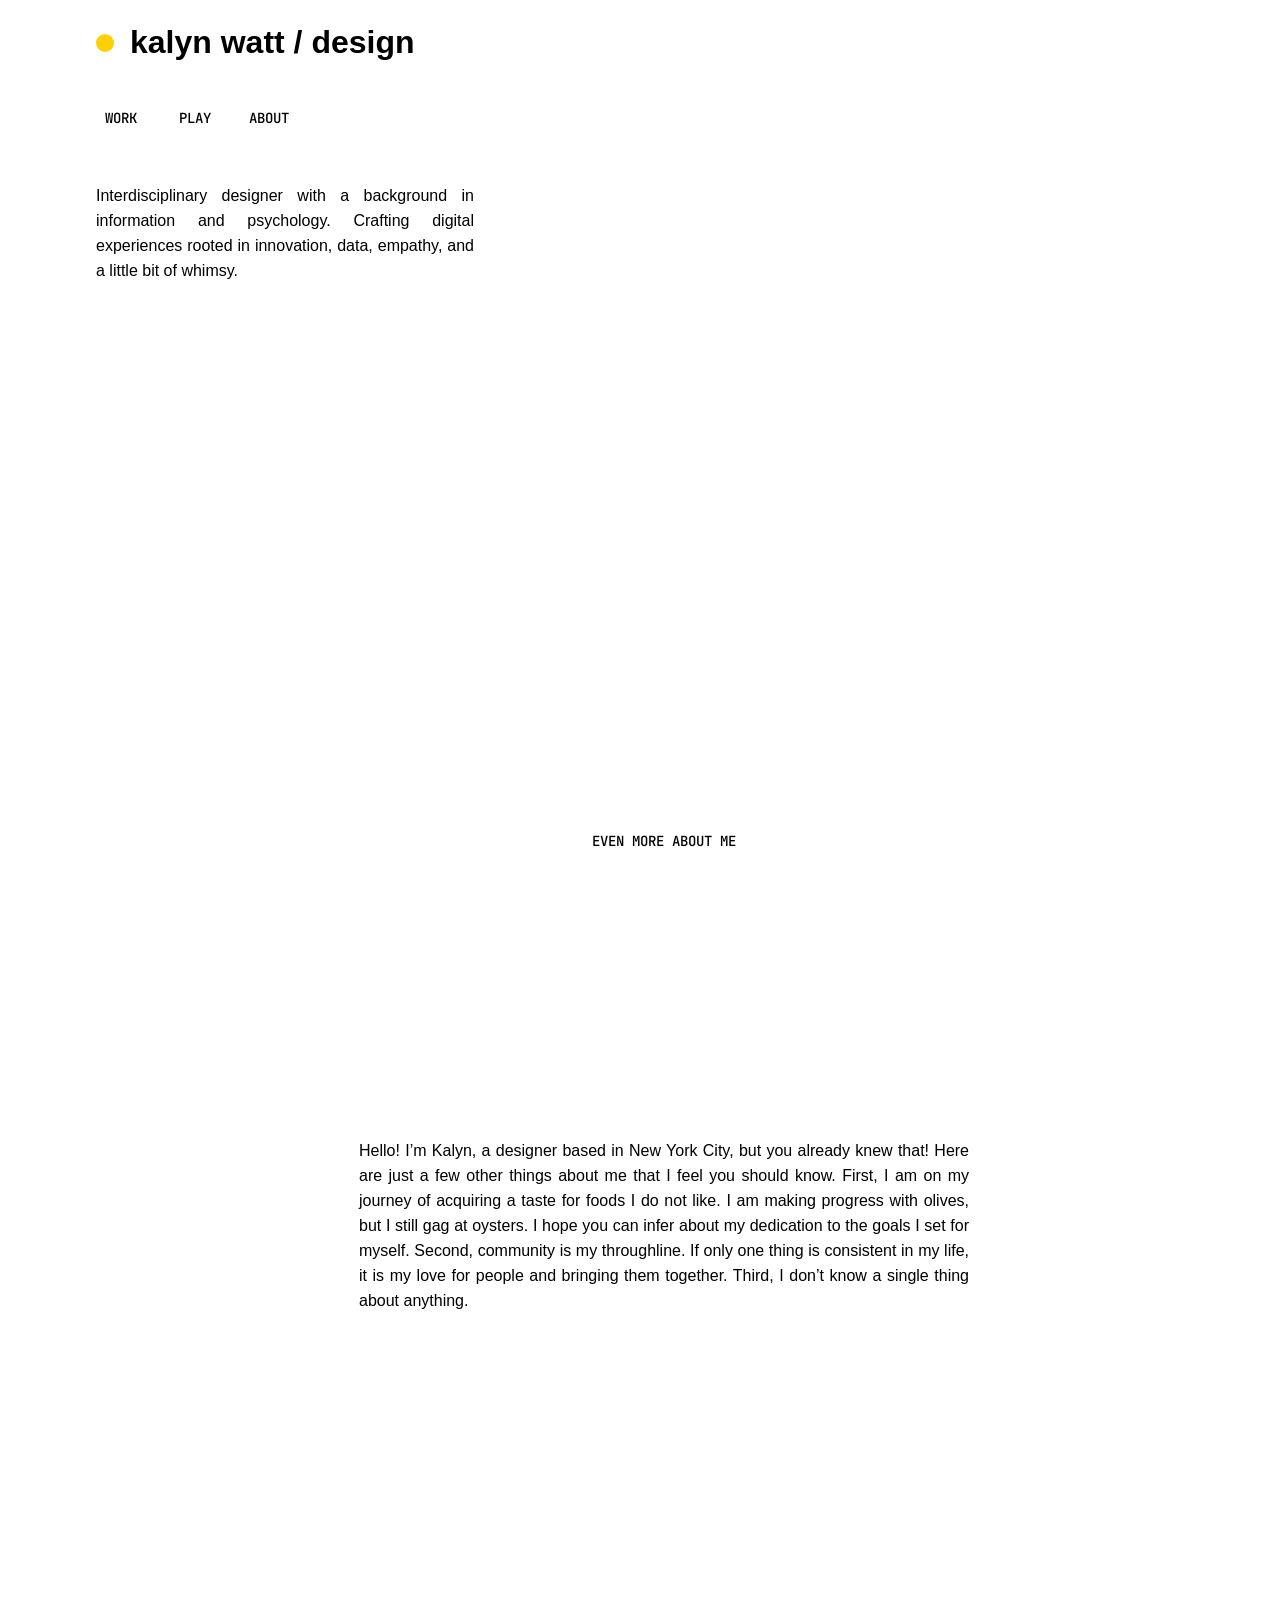
==== about.html @ d7d6900b "Redesign About page, lighten homepage card titles, swap Fintech tag for E-commerce Co-Authored-By: C" ====
<!DOCTYPE html>
<html lang="en">
<head>
  <meta charset="UTF-8">
  <meta name="viewport" content="width=device-width, initial-scale=1.0">
  <title>About — Kalyn Watt</title>
  <meta name="description" content="About Kalyn Watt: an interdisciplinary designer with a background in information and psychology.">
  <link rel="preconnect" href="https://fonts.googleapis.com">
  <link rel="preconnect" href="https://fonts.gstatic.com" crossorigin>
  <link href="https://fonts.googleapis.com/css2?family=JetBrains+Mono:wght@400;500;700&display=swap" rel="stylesheet">
  <link rel="stylesheet" href="style.css?v=183">
</head>
<body class="page-landing">

  <header class="landing-header">
    <a class="landing-logo" href="index.html">
      <span class="landing-logo-dot"></span>
      <span class="landing-logo-text">kalyn watt / design</span>
    </a>
  </header>

  <main class="landing-play about-main">
    <div class="about-first">
      <div class="about-top">
      <div class="landing-tabs">
        <a class="landing-tab" href="index.html">
          <span>WORK</span>
          <span class="landing-tab-line"><img src="assets/tab-line-inactive.svg" alt=""></span>
        </a>
        <a class="landing-tab" href="playground.html">
          <span>PLAY</span>
          <span class="landing-tab-line"><img src="assets/tab-line-inactive.svg" alt=""></span>
        </a>
        <a class="landing-tab" href="about.html" aria-current="page">
          <span>ABOUT</span>
          <span class="landing-tab-line landing-tab-line--active"><img src="assets/tab-line-active.svg" alt=""></span>
        </a>
      </div>

      <p class="landing-bio about-bio">Interdisciplinary designer with a background in information and psychology. Crafting digital experiences rooted in innovation, data, empathy, and a little bit of whimsy.<span class="about-more"> But also a(n)...</span></p>
      </div>
      <a class="about-cue" href="#more">EVEN MORE ABOUT ME</a>
    </div>

    <section class="about-more-section" id="more">
      <p class="about-story">Hello! I&rsquo;m Kalyn, a designer based in New York City, but you already knew that! Here are just a few other things about me that I feel you should know. First, I am on my journey of acquiring a taste for foods I do not like. I am making progress with olives, but I still gag at oysters. I hope you can infer about my dedication to the goals I set for myself. Second, community is my throughline. If only one thing is consistent in my life, it is my love for people and bringing them together. Third, I don&rsquo;t know a single thing about anything.</p>
    </section>
  </main>
  <div class="about-phrases" aria-hidden="true"></div>

  <script>
    (function () {
      var bio = document.querySelector(".about-bio");
      var layer = document.querySelector(".about-phrases");
      if (!bio || !layer) return;

      var phrases = [
        "Citrus lover",
        "Bananagrams player",
        "Dinner party hoster",
        "Long car ride karaoke singer",
        "Knitter",
        "Radish pickler",
        "Kombucha brewer",
        "Avid thrifter",
        "Wishful thinker",
        "Disco music enjoyer",
        "Inconsistent runner",
        "Sample sale shopper",
        "Vogue doomscroller",
        "Social advocate",
        "Jasmine tea drinker"
      ];

      function rect(el) {
        var r = el.getBoundingClientRect();
        return { l: r.left, t: r.top, r: r.right, b: r.bottom };
      }

      function hits(a, b, pad) {
        return !(a.r + pad < b.l || a.l - pad > b.r || a.b + pad < b.t || a.t - pad > b.b);
      }

      function scatter() {
        layer.innerHTML = "";
        var vw = window.innerWidth, vh = window.innerHeight;
        var blocked = [];
        [".landing-header", ".landing-tabs", ".about-bio"].forEach(function (s) {
          var el = document.querySelector(s);
          if (el) blocked.push(rect(el));
        });
        var placed = [];
        var margin = 24;

        phrases.forEach(function (text, i) {
          var el = document.createElement("span");
          el.className = "about-phrase";
          el.textContent = text;
          el.style.setProperty("--delay", (i * 45) + "ms");
          el.style.setProperty("--tilt", (Math.random() * 12 - 6).toFixed(1) + "deg");
          layer.appendChild(el);
          var w = el.offsetWidth, h = el.offsetHeight;

          var spot = null;
          for (var tries = 0; tries < 80 && !spot; tries++) {
            var x = margin + Math.random() * Math.max(1, vw - w - margin * 2);
            var y = margin + Math.random() * Math.max(1, vh - h - margin * 2);
            var box = { l: x, t: y, r: x + w, b: y + h };
            var ok = blocked.every(function (b) { return !hits(box, b, 16); }) &&
              placed.every(function (p) { return !hits(box, p, 10); });
            if (ok) spot = box;
          }
          if (!spot) {
            var fx = margin + Math.random() * Math.max(1, vw - w - margin * 2);
            var fy = margin + Math.random() * Math.max(1, vh - h - margin * 2);
            spot = { l: fx, t: fy, r: fx + w, b: fy + h };
          }
          placed.push(spot);
          el.style.left = spot.l + "px";
          el.style.top = spot.t + "px";
        });

        /* let the browser register the start state before fading in */
        void layer.offsetWidth;
        layer.classList.add("is-on");
      }

      function clear() {
        layer.classList.remove("is-on");
      }

      bio.addEventListener("mouseenter", scatter);
      bio.addEventListener("mouseleave", clear);
    })();
  </script>
</body>
</html>
---- style.css ----
/* ============================
   Variables
============================ */
:root {
  --bg: #fafafa;
  --bg-alt: #efefef;
  --surface: #ffffff;
  --text: #1a1a1a;
  --text-muted: #6e6e6e;
  --accent: #3d3d3d;
  --accent-dark: #232323;
  --accent-tint: #e4e4e4;
  --border: #e0e0e0;
  --mono: "Roboto", ui-sans-serif, system-ui, -apple-system, sans-serif;
  --serif: var(--mono);
  --sans: var(--mono);
  --max-width: 1120px;
  --radius: 10px;
}

/* ============================
   Reset
============================ */
* {
  margin: 0;
  padding: 0;
  box-sizing: border-box;
}

html {
  scroll-behavior: smooth;
}

body {
  background: var(--bg);
  color: var(--text);
  font-family: var(--sans);
  font-size: 16px;
  line-height: 1.6;
  -webkit-font-smoothing: antialiased;
}

img {
  max-width: 100%;
  display: block;
}

a {
  color: inherit;
  text-decoration: none;
}

ul {
  list-style: none;
}

h1, h2, h3, h4 {
  font-family: var(--serif);
  font-weight: 700;
  line-height: 1.15;
  letter-spacing: -0.01em;
}

.container {
  max-width: var(--max-width);
  margin: 0 auto;
  padding: 0 32px;
}

.eyebrow {
  display: inline-block;
  font-size: 0.75rem;
  font-weight: 600;
  letter-spacing: 0.14em;
  text-transform: uppercase;
  color: var(--accent);
  margin-bottom: 14px;
}

section {
  padding: 96px 0;
}

@media (max-width: 720px) {
  section {
    padding: 64px 0;
  }
  .container {
    padding: 0 20px;
  }
}

/* ============================
   Buttons
============================ */
.btn {
  display: inline-flex;
  align-items: center;
  gap: 8px;
  padding: 14px 26px;
  border-radius: 100px;
  font-size: 0.95rem;
  font-weight: 600;
  border: 1px solid transparent;
  transition: transform 0.2s ease, background 0.2s ease, color 0.2s ease, border-color 0.2s ease;
  cursor: pointer;
}

.btn-primary {
  background: var(--text);
  color: var(--bg);
}

.btn-primary:hover {
  background: var(--accent);
  transform: translateY(-2px);
}

.btn-secondary {
  background: transparent;
  color: var(--text);
  border-color: var(--border);
}

.btn-secondary:hover {
  border-color: var(--text);
  transform: translateY(-2px);
}

.btn-row {
  display: flex;
  gap: 16px;
  flex-wrap: wrap;
}

/* ============================
   Navigation
============================ */
header.site-header {
  position: sticky;
  top: 0;
  z-index: 100;
  background: rgba(250, 248, 245, 0.2);
  backdrop-filter: blur(10px);
  border-bottom: 1px solid var(--border);
}

nav {
  max-width: var(--max-width);
  margin: 0 auto;
  padding: 20px 32px;
  display: flex;
  align-items: center;
  justify-content: space-between;
  position: relative;
}

.nav-logo a {
  display: flex;
  align-items: center;
  gap: 10px;
}

.logo-dot {
  width: 9px;
  height: 9px;
  border-radius: 50%;
  background: #f2c230;
  box-shadow: 0 0 0 4px rgba(242, 194, 48, 0.18);
  flex-shrink: 0;
}

.logo-text {
  font-family: var(--mono);
  font-size: 0.95rem;
  color: var(--text);
  white-space: nowrap;
}

.logo-text .logo-slash {
  color: var(--text-muted);
  padding: 0 2px;
}

@media (max-width: 480px) {
  .logo-text {
    font-size: 0.8rem;
  }
}

.nav-links {
  display: flex;
  align-items: center;
  gap: 36px;
}

.nav-links a {
  font-size: 0.95rem;
  font-weight: 500;
  color: var(--text-muted);
  position: relative;
  padding: 4px 0;
}

.nav-links a:hover,
.nav-links a.active {
  color: var(--text);
}

.nav-links a.active::after {
  content: "";
  position: absolute;
  left: 0;
  right: 0;
  bottom: -2px;
  height: 2px;
  background: var(--accent);
  border-radius: 2px;
}

.nav-cta {
  background: var(--text);
  color: var(--bg) !important;
  padding: 10px 20px;
  border-radius: 100px;
  font-size: 0.9rem !important;
}

.nav-cta:hover {
  background: var(--accent) !important;
}

.nav-toggle {
  display: none;
  flex-direction: column;
  gap: 5px;
  background: none;
  border: none;
  cursor: pointer;
  padding: 6px;
}

.nav-toggle span {
  width: 22px;
  height: 2px;
  background: var(--text);
  border-radius: 2px;
  transition: transform 0.25s ease, opacity 0.25s ease;
}

@media (max-width: 720px) {
  .nav-toggle {
    display: flex;
  }

  .nav-links {
    position: absolute;
    top: 100%;
    left: 0;
    right: 0;
    background: var(--bg);
    border-bottom: 1px solid var(--border);
    flex-direction: column;
    align-items: flex-start;
    gap: 4px;
    padding: 12px 20px 20px;
    display: none;
  }

  .nav-links.open {
    display: flex;
  }

  .nav-links a {
    width: 100%;
    padding: 12px 0;
  }

  nav.open .nav-toggle span:nth-child(1) {
    transform: translateY(7px) rotate(45deg);
  }

  nav.open .nav-toggle span:nth-child(2) {
    opacity: 0;
  }

  nav.open .nav-toggle span:nth-child(3) {
    transform: translateY(-7px) rotate(-45deg);
  }
}

/* ============================
   Hero
============================ */
.hero {
  padding: 120px 0 96px;
}

.hero-minimal {
  min-height: 70vh;
  display: flex;
  align-items: center;
  padding: 160px 0 96px;
}

.hero-minimal .container {
  width: 100%;
}

.hero-headline {
  font-family: var(--serif);
  font-weight: 700;
  font-size: clamp(1.8rem, 3.6vw, 3.4rem);
  line-height: 1.1;
  letter-spacing: -0.01em;
  max-width: 28ch;
  color: var(--text);
}

.hero-meta {
  display: flex;
  gap: 40px;
  margin-top: 64px;
  flex-wrap: wrap;
}

.hero-meta div {
  border-top: 1px solid var(--border);
  padding-top: 14px;
  min-width: 140px;
}

.hero-meta strong {
  display: block;
  font-family: var(--serif);
  font-size: 1.6rem;
}

.hero-meta span {
  font-size: 0.85rem;
  color: var(--text-muted);
}

/* ============================
   Section headers
============================ */
.section-head {
  display: flex;
  justify-content: space-between;
  align-items: flex-end;
  gap: 24px;
  margin-bottom: 48px;
  flex-wrap: wrap;
}

.section-head h2 {
  font-size: clamp(1.8rem, 3vw, 2.6rem);
}

.section-head p {
  color: var(--text-muted);
  max-width: 42ch;
}

/* ============================
   Work grid / cards
============================ */
.work-grid {
  display: grid;
  grid-template-columns: repeat(2, 1fr);
  gap: 28px;
}

@media (max-width: 780px) {
  .work-grid {
    grid-template-columns: 1fr;
  }
}

.work-card {
  background: var(--surface);
  border: 1px solid var(--border);
  border-radius: var(--radius);
  overflow: hidden;
  transition: transform 0.25s ease, box-shadow 0.25s ease;
  display: flex;
  flex-direction: column;
}

.work-card:hover {
  transform: translateY(-6px);
  box-shadow: 0 20px 40px -20px rgba(28, 26, 23, 0.25);
}

.work-thumb {
  aspect-ratio: 16 / 10;
  background: linear-gradient(135deg, var(--accent-tint), var(--bg-alt));
  display: flex;
  align-items: center;
  justify-content: center;
  font-family: var(--serif);
  font-size: 1.1rem;
  color: var(--accent-dark);
  position: relative;
  overflow: hidden;
}

.work-thumb::after {
  content: "";
  position: absolute;
  inset: 0;
  background: radial-gradient(circle at 30% 20%, rgba(255,255,255,0.5), transparent 60%);
}

.work-body {
  padding: 28px;
  display: flex;
  flex-direction: column;
  gap: 12px;
  flex: 1;
}

.work-tags {
  display: flex;
  gap: 8px;
  flex-wrap: wrap;
}

.tag {
  font-size: 0.72rem;
  font-weight: 600;
  letter-spacing: 0.04em;
  text-transform: uppercase;
  background: var(--bg-alt);
  color: var(--text-muted);
  padding: 5px 10px;
  border-radius: 100px;
}

.work-body h3 {
  font-size: 1.35rem;
}

.work-body p {
  color: var(--text-muted);
  font-size: 0.95rem;
}

.work-link {
  margin-top: auto;
  font-weight: 600;
  font-size: 0.9rem;
  display: inline-flex;
  align-items: center;
  gap: 6px;
  color: var(--text);
}

.work-link .arrow {
  transition: transform 0.2s ease;
}

.work-card:hover .work-link .arrow {
  transform: translateX(4px);
}

/* ============================
   Shared backgrounds
============================ */
.bg-alt-section {
  background: var(--bg-alt);
}

.avatar-block {
  aspect-ratio: 1;
  border-radius: var(--radius);
  background: linear-gradient(160deg, var(--accent), var(--accent-dark));
  display: flex;
  align-items: center;
  justify-content: center;
  color: var(--bg);
  font-family: var(--serif);
  font-size: 3rem;
}

/* ============================
   Skills strip
============================ */
.skills-strip {
  border-top: 1px solid var(--border);
  border-bottom: 1px solid var(--border);
}

.skills-strip ul {
  display: flex;
  flex-wrap: wrap;
  gap: 12px;
  justify-content: center;
}

.skills-strip li {
  font-family: var(--serif);
  font-size: 1.1rem;
  color: var(--text-muted);
  padding: 6px 4px;
}

.skills-strip li::after {
  content: "•";
  margin-left: 12px;
  color: var(--border);
}

.skills-strip li:last-child::after {
  content: "";
}

/* ============================
   Contact / footer CTA
============================ */
.contact-cta {
  text-align: center;
}

.contact-cta h2 {
  font-size: clamp(2rem, 4vw, 3.2rem);
  max-width: 20ch;
  margin: 0 auto 24px;
}

.contact-cta .btn-row {
  justify-content: center;
  margin-top: 8px;
}

/* ============================
   Footer
============================ */
footer.site-footer {
  border-top: 1px solid var(--border);
  padding: 48px 0;
}

.footer-inner {
  display: flex;
  justify-content: space-between;
  align-items: center;
  flex-wrap: wrap;
  gap: 16px;
}

.footer-inner p {
  color: var(--text-muted);
  font-size: 0.9rem;
}

.footer-links {
  display: flex;
  gap: 24px;
}

.footer-links a {
  font-size: 0.9rem;
  color: var(--text-muted);
}

.footer-links a:hover {
  color: var(--accent);
}

/* ============================
   Page header (about / playground)
============================ */
.page-header {
  padding: 100px 0 64px;
  border-bottom: 1px solid var(--border);
}

.page-header h1 {
  font-size: clamp(2.2rem, 4.5vw, 3.6rem);
  max-width: 18ch;
}

.page-header p.lede {
  color: var(--text-muted);
  max-width: 58ch;
  margin-top: 20px;
  font-size: 1.05rem;
}

/* ============================
   About page
============================ */
.bio-grid {
  display: grid;
  grid-template-columns: 280px 1fr;
  gap: 64px;
}

@media (max-width: 780px) {
  .bio-grid {
    grid-template-columns: 1fr;
  }
}

.bio-grid p {
  color: var(--text-muted);
  margin-bottom: 18px;
  max-width: 65ch;
}

.bio-grid p:first-of-type {
  font-size: 1.15rem;
  color: var(--text);
}

.process-steps {
  display: grid;
  grid-template-columns: repeat(4, 1fr);
  gap: 24px;
}

@media (max-width: 900px) {
  .process-steps {
    grid-template-columns: repeat(2, 1fr);
  }
}

@media (max-width: 540px) {
  .process-steps {
    grid-template-columns: 1fr;
  }
}

.process-step {
  border-top: 2px solid var(--text);
  padding-top: 20px;
}

.process-step .step-num {
  font-family: var(--serif);
  color: var(--accent);
  font-size: 0.95rem;
}

.process-step h3 {
  font-size: 1.2rem;
  margin: 10px 0 10px;
}

.process-step p {
  color: var(--text-muted);
  font-size: 0.92rem;
}

/* ============================
   Simple case study page sections
============================ */
.prose-simple p {
  color: var(--text-muted);
  max-width: 70ch;
  margin-bottom: 32px;
  font-size: 1.05rem;
}

.design-gallery {
  display: grid;
  grid-template-columns: repeat(3, 1fr);
  gap: 24px;
}

@media (max-width: 860px) {
  .design-gallery {
    grid-template-columns: 1fr;
  }
}

.design-media {
  aspect-ratio: 4 / 3;
  border-radius: var(--radius);
  background: linear-gradient(150deg, var(--accent-tint), var(--bg-alt));
  display: flex;
  align-items: center;
  justify-content: center;
  font-family: var(--serif);
  color: var(--accent-dark);
  font-size: 1rem;
  position: relative;
  overflow: hidden;
}

.design-media::after {
  content: "";
  position: absolute;
  inset: 0;
  background: radial-gradient(circle at 30% 20%, rgba(255, 255, 255, 0.5), transparent 60%);
}

.design-caption {
  margin-top: 12px;
  font-size: 0.85rem;
  color: var(--text-muted);
}

.strategy-impact {
  display: flex;
  align-items: center;
  gap: 32px;
  margin-bottom: 56px;
  flex-wrap: wrap;
}

.strategy-impact-item {
  flex: 1;
  min-width: 240px;
  font-family: var(--serif);
  font-weight: 700;
  font-size: clamp(1.1rem, 2vw, 1.5rem);
  line-height: 1.3;
  color: var(--text-muted);
}

.strategy-impact-outcome {
  color: var(--text);
}

.strategy-impact-arrow {
  font-size: 1.8rem;
  color: var(--accent);
  flex-shrink: 0;
}

@media (max-width: 640px) {
  .strategy-impact {
    flex-direction: column;
    align-items: flex-start;
    gap: 16px;
  }
  .strategy-impact-arrow {
    transform: rotate(90deg);
  }
}

.skills-columns {
  display: grid;
  grid-template-columns: repeat(3, 1fr);
  gap: 40px;
}

@media (max-width: 780px) {
  .skills-columns {
    grid-template-columns: 1fr 1fr;
  }
}

@media (max-width: 540px) {
  .skills-columns {
    grid-template-columns: 1fr;
  }
}

.skills-columns h3 {
  font-size: 1rem;
  text-transform: uppercase;
  letter-spacing: 0.08em;
  color: var(--accent);
  margin-bottom: 16px;
  font-family: var(--sans);
  font-weight: 700;
}

.skills-columns ul li {
  padding: 8px 0;
  border-bottom: 1px solid var(--border);
  font-size: 0.95rem;
}

.timeline {
  display: flex;
  flex-direction: column;
}

.timeline-item {
  display: grid;
  grid-template-columns: 160px 1fr;
  gap: 24px;
  padding: 28px 0;
  border-bottom: 1px solid var(--border);
}

@media (max-width: 600px) {
  .timeline-item {
    grid-template-columns: 1fr;
    gap: 6px;
  }
}

.timeline-item .years {
  color: var(--text-muted);
  font-size: 0.9rem;
}

.timeline-item h3 {
  font-size: 1.2rem;
  margin-bottom: 6px;
}

.timeline-item p {
  color: var(--text-muted);
  font-size: 0.95rem;
}

/* ============================
   Case studies (static)
============================ */
.case-list-pin-wrap {
  position: relative;
}

.case-list {
  position: sticky;
  top: 0;
  height: 100vh;
  overflow: hidden;
  padding: 0;
}

.case-block {
  position: absolute;
  inset: 0;
  overflow: hidden;
  opacity: 0;
  pointer-events: none;
}

.case-block.is-active {
  pointer-events: auto;
}

.case-panel-media {
  position: absolute;
  inset: 0;
  background: linear-gradient(150deg, var(--accent-tint), var(--bg-alt));
  display: flex;
  align-items: center;
  justify-content: center;
  font-family: var(--serif);
  color: var(--accent-dark);
  font-size: 1.3rem;
  overflow: hidden;
}

.case-panel-media::after {
  content: "";
  position: absolute;
  inset: 0;
  background: radial-gradient(circle at 30% 20%, rgba(255, 255, 255, 0.5), transparent 60%);
}

.case-panel-content {
  position: absolute;
  inset: 0;
  display: flex;
  align-items: flex-start;
  justify-content: flex-end;
  padding: 104px 72px 48px;
}

.case-panel-card {
  width: max-content;
  max-width: 40%;
  padding: 0;
  display: flex;
  flex-direction: column;
  align-items: flex-start;
  gap: 16px;
  text-align: left;
}

.case-panel-card .eyebrow {
  color: var(--panel-text-muted, rgba(0, 0, 0, 0.5));
}

.case-panel-card p {
  font-family: var(--mono);
  font-weight: 400;
  text-transform: uppercase;
  color: var(--panel-text, var(--text));
  font-size: 1.4rem;
  line-height: 1.25;
}

@media (max-width: 860px) {
  .case-panel-content {
    padding: 90px 24px 24px;
  }
  .case-panel-card {
    max-width: none;
    padding: 0;
  }
}

/* ============================
   Scroll reveal
============================ */
.reveal {
  opacity: 0;
  transform: translateY(24px);
  transition: opacity 0.7s ease, transform 0.7s ease;
}

.reveal.in-view {
  opacity: 1;
  transform: translateY(0);
}

/* ============================
   Landing (Figma design)
============================ */
.page-landing {
  background: #ffffff;
  color: #000000;
  font-family: "JetBrains Mono", ui-monospace, SFMono-Regular, Menlo, Consolas, monospace;
  font-size: 14px;
  line-height: normal;
  display: flex;
  flex-direction: column;
  gap: 24px;
  min-height: 100vh;
}

.landing-header {
  position: sticky;
  top: 0;
  z-index: 10;
  padding: 24px 48px;
  backdrop-filter: blur(6px);
  -webkit-backdrop-filter: blur(6px);
}

.landing-logo {
  display: inline-flex;
  align-items: center;
  gap: 16px;
}

.landing-logo-dot {
  width: 18px;
  height: 18px;
  border-radius: 100px;
  background: #ffd000;
  flex-shrink: 0;
}

.landing-logo-text {
  font-family: "Helvetica Neue", Helvetica, Arial, sans-serif;
  font-weight: 700;
  font-size: 32px;
  line-height: normal;
  white-space: nowrap;
}

.landing-body {
  display: flex;
  align-items: flex-start;
  gap: 48px;
  padding: 0 48px 48px;
}

.landing-side {
  display: flex;
  flex-direction: column;
  gap: 48px;
  width: 279px;
  flex-shrink: 0;
}

.landing-tabs {
  display: flex;
  gap: 24px;
  align-items: flex-start;
}

.landing-tab {
  display: flex;
  flex-direction: column;
  align-items: center;
  gap: 8px;
  font-weight: 500;
}

.landing-tab-line {
  position: relative;
  display: block;
  width: 50px;
  height: 0;
}

.landing-tab-line img {
  position: absolute;
  inset: 0;
  display: block;
  width: 100%;
  height: 100%;
  max-width: none;
}

.landing-tab-line--active img {
  inset: -1px -2%;
  width: 104%;
  height: calc(100% + 2px);
}

.landing-main {
  display: flex;
  flex: 1 0 auto;
  flex-direction: column;
  justify-content: space-between;
  gap: 48px;
  padding: 0 48px 96px;
}

.landing-top {
  display: flex;
  flex-direction: column;
  gap: 48px;
}

.landing-bio {
  width: 378px;
  max-width: 100%;
  font-family: "Helvetica Neue", Helvetica, Arial, sans-serif;
  font-size: 16px;
  font-weight: 300;
  line-height: 25px;
  text-align: justify;
}

.landing-cards {
  display: grid;
  grid-template-columns: repeat(3, minmax(0, 1fr));
  gap: 24px;
  margin: 0;
  padding: 0;
  list-style: none;
}

.landing-card-link {
  display: flex;
  flex-direction: column;
  gap: 24px;
}

.landing-card-caption {
  position: relative;
  min-height: 35px;
}

.landing-card-meta {
  display: flex;
  flex-direction: column;
  gap: 4px;
  transition: opacity 0.25s ease;
}

.landing-card-company {
  margin: 0;
  color: #8c8c8c;
  font-size: 10px;
}

.landing-card-title {
  margin: 0;
  font-family: "Helvetica Neue", Helvetica, Arial, sans-serif;
  font-size: 16px;
  font-weight: 300;
}

.landing-detail {
  position: absolute;
  inset: 0 0 auto 0;
  display: flex;
  flex-direction: column;
  align-items: flex-start;
  gap: 16px;
  text-align: left;
  font-weight: 400;
  opacity: 0;
  pointer-events: none;
  transition: opacity 0.25s ease;
}

.landing-detail p,
.landing-detail--lg p {
  margin: 0;
  font-family: "Helvetica Neue", Helvetica, Arial, sans-serif;
  font-size: 16px;
  font-weight: 300;
  line-height: 25px;
}

.landing-card:has(.landing-thumb:hover) .landing-card-meta {
  opacity: 0;
}

.landing-card:has(.landing-thumb:hover) .landing-detail {
  opacity: 1;
}

.landing-detail-tags {
  display: flex;
  gap: 8px;
}

.landing-detail-tag {
  padding: 4px;
  border: 0.5px solid rgba(0, 0, 0, 0.5);
  color: rgba(0, 0, 0, 0.5);
  font-size: 10px;
  font-weight: 500;
  white-space: nowrap;
}

.landing-thumb {
  position: relative;
  container-type: inline-size;
  height: 231px;
  overflow: hidden;
  background-color: #ebebeb;
}

.landing-thumb[data-thumb="chase"] {
  background-image: linear-gradient(90deg, rgba(250, 252, 254, 0.8) 0%, rgba(250, 252, 254, 0.8) 100%), url("data:image/svg+xml;utf8,<svg viewBox='0 0 857 588' xmlns='http://www.w3.org/2000/svg' preserveAspectRatio='none'><rect x='0' y='0' height='100%' width='100%' fill='url(%23grad)' opacity='0.800000011920929'/><defs><radialGradient id='grad' gradientUnits='userSpaceOnUse' cx='0' cy='0' r='10' gradientTransform='matrix(42.042 29.955 -43.658 28.845 145.53 105.4)'><stop stop-color='rgba(204,133,0,1)' offset='0'/><stop stop-color='rgba(210,146,28,0)' offset='1'/></radialGradient></defs></svg>"), url("data:image/svg+xml;utf8,<svg viewBox='0 0 857 588' xmlns='http://www.w3.org/2000/svg' preserveAspectRatio='none'><rect x='0' y='0' height='100%' width='100%' fill='url(%23grad)' opacity='0.550000011920929'/><defs><radialGradient id='grad' gradientUnits='userSpaceOnUse' cx='0' cy='0' r='10' gradientTransform='matrix(-3.1889 -54.274 79.992 -21.409 719.11 670.32)'><stop stop-color='rgba(23,134,171,1)' offset='0.55773'/><stop stop-color='rgba(23,134,171,0)' offset='1'/></radialGradient></defs></svg>"), url("data:image/svg+xml;utf8,<svg viewBox='0 0 857 588' xmlns='http://www.w3.org/2000/svg' preserveAspectRatio='none'><rect x='0' y='0' height='100%' width='100%' fill='url(%23grad)' opacity='0.699999988079071'/><defs><radialGradient id='grad' gradientUnits='userSpaceOnUse' cx='0' cy='0' r='10' gradientTransform='matrix(-43.084 23.22 -47.847 -40.395 835.08 111.72)'><stop stop-color='rgba(0,47,108,1)' offset='0'/><stop stop-color='rgba(0,47,108,0)' offset='1'/></radialGradient></defs></svg>"), url("data:image/svg+xml;utf8,<svg viewBox='0 0 857 588' xmlns='http://www.w3.org/2000/svg' preserveAspectRatio='none'><rect x='0' y='0' height='100%' width='100%' fill='url(%23grad)' opacity='0.800000011920929'/><defs><radialGradient id='grad' gradientUnits='userSpaceOnUse' cx='0' cy='0' r='10' gradientTransform='matrix(38.036 -29.4 6.4468 173.46 67.047 588)'><stop stop-color='rgba(249,232,184,1)' offset='0'/><stop stop-color='rgba(255,255,255,0)' offset='1'/></radialGradient></defs></svg>"), linear-gradient(90deg, rgb(239, 242, 245) 0%, rgb(239, 242, 245) 100%);
}

.landing-thumb[data-thumb="cargill"] {
  background: #c9e0b8 url("assets/reskued/hero.jpg") center / cover no-repeat;
}

.reskued-logo {
  position: absolute;
  top: 50%;
  left: 50%;
  width: 63.5cqw;
  aspect-ratio: 139.2514 / 24.7558;
  transform: translate(-50%, -50%);
}

.reskued-logo-part {
  position: absolute;
  display: block;
}

.reskued-logo-part img {
  position: absolute;
  inset: 0;
  display: block;
  width: 100%;
  height: 100%;
  max-width: none;
}

.reskued-logo-part--re { inset: 32.57% 78.05% 0.39% 0; }
.reskued-logo-part--skued { inset: 0 0 0 34.58%; }
.reskued-logo-part--dot { inset: 42.42% 67.51% 10.25% 24.04%; }

.landing-thumb[data-thumb="konrad"] {
  background: #e6dcd0;
}

.landing-play {
  position: relative;
  display: flex;
  flex-direction: column;
  gap: 48px;
  padding: 0 48px 48px;
}

.play-list {
  display: flex;
  flex-direction: column;
  gap: 20px;
}

.play-month,
.play-entries {
  display: flex;
  flex-direction: column;
  gap: 16px;
  padding: 0;
}

.play-month-label {
  font-family: inherit;
  font-size: 10px;
  font-weight: 400;
  line-height: normal;
  letter-spacing: normal;
  color: #8c8c8c;
}

.play-entry {
  display: flex;
  flex-wrap: wrap;
  align-items: center;
  gap: 16px;
}

.play-tags {
  display: flex;
  align-items: center;
  gap: 8px;
}

.play-tag {
  padding: 4px;
  font-size: 10px;
  font-weight: 700;
  white-space: nowrap;
  color: #ffffff;
}

.play-tag--pink {
  background: #ff00c8;
}

.play-tag--black {
  background: #000000;
}

.play-tag--yellow {
  background: #fbff00;
  color: #000000;
}

.play-tag--cyan {
  background: #00f2ff;
  color: #000000;
}

/* Chase thumbnail animation */
.landing-thumb {
  overflow: hidden;
}

.chase-fit {
  position: absolute;
  left: 50%;
  top: 50%;
  width: 672px;
  height: 376px;
  margin: -188px 0 0 -336px;
  scale: var(--chase-scale, 1);
}

.chase-anim {
  position: absolute;
  inset: 0;
  transform-origin: 336px 187.6px;
}

.chase-mark {
  position: absolute;
  left: 238.67px;
  top: 91.05px;
  display: block;
  width: 194.131px;
  height: 192.909px;
  max-width: none;
  transform: scale(0.37841);
}

.chase-word {
  position: absolute;
  overflow: hidden;
  pointer-events: none;
}

.chase-word img {
  position: absolute;
  display: block;
  max-width: none;
}

.chase-word--chase {
  left: 73.17px;
  top: 169.5px;
  width: 200px;
  height: 37px;
}

.chase-word--chase img {
  width: 170.84%;
  height: 609.76%;
  left: -19.7%;
  top: -254.88%;
}

.chase-word--travel {
  left: 395.05px;
  top: 169px;
  width: 131px;
  height: 38px;
}

.chase-word--travel img {
  width: 146.58%;
  height: 130.34%;
  left: -46.58%;
  top: -15.73%;
}

@media (prefers-reduced-motion: no-preference) {
  .is-playing .chase-anim {
    animation: chase-zoom 7s linear infinite;
  }

  .is-playing .chase-mark {
    animation: chase-mark 7s linear infinite;
  }

  .is-playing .chase-word--chase {
    animation: chase-word-left 7s linear infinite;
  }

  .is-playing .chase-word--travel {
    animation: chase-word-right 7s linear infinite;
  }
}

@keyframes chase-mark {
  0% {
    transform: translateY(-330px) scale(1);
    animation-timing-function: cubic-bezier(0.22, 1, 0.36, 1);
  }
  11% {
    transform: translateY(0) scale(1);
  }
  22% {
    transform: translateY(0) scale(1);
    animation-timing-function: cubic-bezier(0.65, 0, 0.35, 1);
  }
  34%, 100% {
    transform: translateY(0) scale(0.37841);
  }
}

@keyframes chase-word-left {
  0%, 34% {
    opacity: 0;
    transform: translateX(-300px);
    animation-timing-function: cubic-bezier(0.22, 1, 0.36, 1);
  }
  46%, 100% {
    opacity: 1;
    transform: translateX(0);
  }
}

@keyframes chase-word-right {
  0%, 46% {
    opacity: 0;
    transform: translateX(310px);
    animation-timing-function: cubic-bezier(0.22, 1, 0.36, 1);
  }
  58%, 100% {
    opacity: 1;
    transform: translateX(0);
  }
}

@keyframes chase-zoom {
  0%, 76% {
    transform: scale(1);
    animation-timing-function: cubic-bezier(0.7, 0, 0.84, 0);
  }
  92%, 100% {
    transform: scale(26);
  }
}

/* Case study page */
.page-landing :is(h1, h2, h3) {
  font-family: inherit;
  font-weight: 400;
  letter-spacing: normal;
  line-height: normal;
}

.case-side {
  position: sticky;
  top: 104px;
  align-self: flex-start;
  display: flex;
  flex-direction: column;
  align-items: flex-start;
  gap: 20px;
  width: 134px;
  flex-shrink: 0;
}

.case-back {
  padding: 4px;
  font-size: 10px;
  font-weight: 700;
  white-space: nowrap;
}

.case-nav {
  display: flex;
  flex-direction: column;
  align-items: flex-start;
  justify-content: flex-start;
  gap: 20px;
  margin: 132px 0 0;
  max-width: none;
  padding: 0;
}

.case-nav a {
  position: relative;
  display: block;
  color: rgba(0, 0, 0, 0.7);
  white-space: nowrap;
}

.case-nav a span {
  display: block;
  transition: transform 0.3s cubic-bezier(0.22, 1, 0.36, 1), color 0.2s ease;
}

.case-nav a::before {
  content: "";
  position: absolute;
  left: 0;
  top: calc(50% - 3px);
  width: 6px;
  height: 6px;
  border-radius: 100px;
  background: rgba(0, 0, 0, 0.5);
  opacity: 0;
  transform: translateX(-14px);
  transition: transform 0.3s cubic-bezier(0.22, 1, 0.36, 1), opacity 0.2s ease;
}

.case-nav a:hover,
.case-nav a:focus-visible,
.case-nav a[aria-current="true"] {
  color: #000000;
}

.case-nav a:hover::before,
.case-nav a:focus-visible::before,
.case-nav a[aria-current="true"]::before {
  opacity: 1;
  transform: translateX(0);
}

.case-nav a[aria-current="true"]::before {
  background: #000000;
}

.case-nav a:hover span,
.case-nav a:focus-visible span,
.case-nav a[aria-current="true"] span {
  transform: translateX(14px);
}

.case-main {
  container-type: inline-size;
  flex: 1 0 0;
  min-width: 1px;
  display: flex;
  flex-direction: column;
}

.case-overview,
.case-content,
.case-section {
  scroll-margin-top: 104px;
}

.case-content {
  position: relative;
  overflow: hidden;
  display: flex;
  flex-direction: column;
  justify-content: flex-end;
  gap: 24px;
  height: 588px;
  padding: 24px;
  background-image: linear-gradient(90deg, rgba(250, 252, 254, 0.8) 0%, rgba(250, 252, 254, 0.8) 100%), url("data:image/svg+xml;utf8,<svg viewBox='0 0 1002 588' xmlns='http://www.w3.org/2000/svg' preserveAspectRatio='none'><rect x='0' y='0' height='100%' width='100%' fill='url(%23grad)' opacity='0.800000011920929'/><defs><radialGradient id='grad' gradientUnits='userSpaceOnUse' cx='0' cy='0' r='10' gradientTransform='matrix(49.155 29.955 -51.045 28.845 170.15 105.4)'><stop stop-color='rgba(204,133,0,1)' offset='0'/><stop stop-color='rgba(210,146,28,0)' offset='1'/></radialGradient></defs></svg>"), url("data:image/svg+xml;utf8,<svg viewBox='0 0 1002 588' xmlns='http://www.w3.org/2000/svg' preserveAspectRatio='none'><rect x='0' y='0' height='100%' width='100%' fill='url(%23grad)' opacity='0.550000011920929'/><defs><radialGradient id='grad' gradientUnits='userSpaceOnUse' cx='0' cy='0' r='10' gradientTransform='matrix(-3.7284 -54.274 93.526 -21.409 840.77 670.32)'><stop stop-color='rgba(23,134,171,1)' offset='0.55773'/><stop stop-color='rgba(23,134,171,0)' offset='1'/></radialGradient></defs></svg>"), url("data:image/svg+xml;utf8,<svg viewBox='0 0 1002 588' xmlns='http://www.w3.org/2000/svg' preserveAspectRatio='none'><rect x='0' y='0' height='100%' width='100%' fill='url(%23grad)' opacity='0.699999988079071'/><defs><radialGradient id='grad' gradientUnits='userSpaceOnUse' cx='0' cy='0' r='10' gradientTransform='matrix(-50.373 23.22 -55.942 -40.395 976.37 111.72)'><stop stop-color='rgba(0,47,108,1)' offset='0'/><stop stop-color='rgba(0,47,108,0)' offset='1'/></radialGradient></defs></svg>"), url("data:image/svg+xml;utf8,<svg viewBox='0 0 1002 588' xmlns='http://www.w3.org/2000/svg' preserveAspectRatio='none'><rect x='0' y='0' height='100%' width='100%' fill='url(%23grad)' opacity='0.800000011920929'/><defs><radialGradient id='grad' gradientUnits='userSpaceOnUse' cx='0' cy='0' r='10' gradientTransform='matrix(44.472 -29.4 7.5376 173.46 78.391 588)'><stop stop-color='rgba(249,232,184,1)' offset='0'/><stop stop-color='rgba(255,255,255,0)' offset='1'/></radialGradient></defs></svg>"), linear-gradient(90deg, rgb(239, 242, 245) 0%, rgb(239, 242, 245) 100%);
}

.case-hero-text {
  position: relative;
  display: flex;
  flex-direction: column;
  gap: 32px;
  max-width: 954px;
}

.case-hero-head {
  display: flex;
  flex-direction: column;
  gap: 16px;
}

.case-tags {
  display: flex;
  justify-content: space-between;
  width: 100%;
}

.case-tag {
  padding: 4px;
  border: 0.5px solid #000000;
  font-size: 10px;
  font-weight: 700;
  white-space: nowrap;
}

.case-title {
  font-size: 24px;
}

.case-meta {
  display: flex;
  flex-wrap: wrap;
  gap: 48px;
  font-size: 14px;
}

.case-meta div {
  display: flex;
  flex-direction: column;
  gap: 8px;
}

.case-meta dt {
  color: rgba(0, 0, 0, 0.5);
}

.case-note {
  max-width: 755px;
  font-size: 14px;
}

.case-section {
  display: flex;
  flex-direction: column;
  gap: 24px;
  padding: 48px 0;
  background: #ffffff;
  font-size: 14px;
}

.case-section--context {
  min-height: 614px;
  justify-content: center;
}

.case-section--context > .case-copy,
.case-section--context > .case-body,
.case-section--impact > * {
  padding-inline: clamp(24px, 25cqw, 250px);
}

.case-section--impact {
  min-height: 588px;
  justify-content: center;
  gap: 10px;
}

.case-section--impact .case-body + .case-body {
  margin-top: 8px;
}

.case-copy {
  display: flex;
  flex-direction: column;
  gap: 8px;
}

.case-label {
  color: rgba(0, 0, 0, 0.5);
  font-size: 14px;
}

.case-heading {
  font-size: 24px;
  text-align: justify;
}

.case-body {
  font-size: 14px;
  text-align: justify;
}

.case-queries {
  position: relative;
  height: 154px;
  overflow: hidden;
}

.case-queries-row {
  position: absolute;
  left: 0;
  width: 100%;
}

.case-queries-row--a {
  top: 24px;
}

.case-queries-row--b {
  top: 83px;
}

.case-queries-track {
  display: flex;
  gap: 8px;
  width: max-content;
  will-change: transform;
}

.case-query {
  display: flex;
  align-items: center;
  padding: 12px 16px;
  border: 1px solid #eeeeee;
  border-radius: 100px;
  background: rgba(255, 255, 255, 0.4);
  backdrop-filter: blur(6px);
  -webkit-backdrop-filter: blur(6px);
  font-size: 14px;
  white-space: nowrap;
}

.case-queries-row--a .case-queries-track {
  margin-left: -157px;
}

.case-queries-row--b .case-queries-track {
  margin-left: -60px;
}

.case-section--strategy {
  gap: 24px;
}

.case-steps {
  position: relative;
  display: flex;
  flex-direction: column;
  gap: 24px;
}

.case-video {
  position: absolute;
  top: 50%;
  left: 393px;
  transform: translateY(-50%);
  width: calc(100% - 393px);
  aspect-ratio: 960 / 748;
  object-fit: cover;
  background: #ffffff;
  opacity: 0;
  pointer-events: none;
  transition: opacity 0.25s ease;
}

.case-steps:has(.case-step[data-video]:hover) .case-video {
  opacity: 1;
}

.case-step {
  display: flex;
  flex-direction: column;
  gap: 16px;
  width: 345px;
  max-width: 100%;
  padding: 12px;
  border: 1px dashed #000000;
  background: #ffffff;
  transition: background-color 0.2s ease, color 0.2s ease;
}

.case-step:hover {
  background: #000000;
  color: #ffffff;
}

.case-lava {
  position: absolute;
  top: 50%;
  left: 393px;
  transform: translateY(-50%);
  display: flex;
  gap: 24px;
  width: calc(100cqw - 393px);
  opacity: 0;
  pointer-events: none;
  transition: opacity 0.25s ease;
}

.case-step[data-lava]:hover .case-lava {
  opacity: 1;
}

.case-tile-video {
  position: absolute;
  top: 50%;
  left: 393px;
  transform: translateY(-50%);
  display: block;
  width: calc(100cqw - 393px);
  height: auto;
  background: #ffffff;
  opacity: 0;
  pointer-events: none;
  transition: opacity 0.25s ease;
}

.case-step[data-tile-video]:hover .case-tile-video {
  opacity: 1;
}

.case-lava-item {
  position: relative;
  flex: 1 1 0;
  min-width: 0;
  aspect-ratio: 1;
  margin: 0;
  overflow: hidden;
}

.case-lava-item video {
  position: absolute;
  inset: 0;
  display: block;
  width: 100%;
  height: 100%;
  object-fit: cover;
}

.case-lava-item span {
  position: absolute;
  inset: 0;
  display: flex;
  align-items: center;
  justify-content: center;
  color: #ffffff;
  font-size: calc((100cqw - 417px) / 2 * 0.1);
  line-height: 1;
}

.case-step-title {
  text-align: justify;
}

.play-dither {
  position: fixed;
  top: 0;
  left: 0;
  z-index: 50;
  width: 200px;
  height: 124px;
  opacity: 0;
  pointer-events: none;
  transition: opacity 0.15s ease;
}

.play-dither.is-active {
  opacity: 1;
}

.play-dither canvas {
  display: block;
  width: 100%;
  height: 100%;
  image-rendering: pixelated;
}

.play-thumb {
  position: fixed;
  top: 0;
  left: 0;
  z-index: 50;
  width: 200px;
  height: 124px;
  overflow: hidden;
  background: #f2f2f2;
  opacity: 0;
  pointer-events: none;
  transition: opacity 0.15s ease;
}

.play-thumb.is-active {
  opacity: 1;
}

.play-thumb video,
.play-thumb img {
  display: block;
  width: 100%;
  height: 100%;
  object-fit: cover;
}

.play-emoji {
  position: fixed;
  top: 0;
  left: 0;
  z-index: 50;
  font-family: "Apple Color Emoji", "Segoe UI Emoji", "Noto Color Emoji", sans-serif;
  font-size: 40px;
  line-height: 1;
  opacity: 0;
  pointer-events: none;
  transition: opacity 0.15s ease;
}

.play-emoji.is-active {
  opacity: 1;
}

.play-entry[data-dither],
.play-entry[data-thumb-video],
.play-entry[data-thumb-image],
.play-entry[data-thumb-emoji] {
  width: fit-content;
  max-width: 100%;
}

@media (hover: hover) {
  .play-entry[data-dither],
  .play-entry[data-thumb-video],
  .play-entry[data-thumb-video] a,
  .play-entry[data-dither] a,
  .play-entry[data-thumb-image],
  .play-entry[data-thumb-image] a,
  .play-entry[data-thumb-emoji],
  .play-entry[data-thumb-emoji] a {
    cursor: none;
  }
}

.play-swap-b {
  display: none;
}

.play-swap:hover .play-swap-a {
  display: none;
}

.play-swap:hover .play-swap-b {
  display: inline;
}

.play-swap.is-smooth {
  position: relative;
  display: inline-block;
  vertical-align: top;
  width: var(--swap-a);
  white-space: nowrap;
  transition: width 0.5s cubic-bezier(0.22, 1, 0.36, 1);
}

.play-swap.is-smooth:hover {
  width: var(--swap-b);
}

.play-swap.is-smooth .play-swap-a,
.play-swap.is-smooth .play-swap-b,
.play-swap.is-smooth:hover .play-swap-a,
.play-swap.is-smooth:hover .play-swap-b {
  display: inline-block;
  white-space: nowrap;
  transition: opacity 0.3s ease, transform 0.5s cubic-bezier(0.22, 1, 0.36, 1), filter 0.3s ease;
}

.play-swap.is-smooth .play-swap-b {
  position: absolute;
  top: 0;
  left: 0;
  opacity: 0;
  filter: blur(3px);
  transform: translateY(6px);
}

.play-swap.is-smooth:hover .play-swap-a {
  opacity: 0;
  filter: blur(3px);
  transform: translateY(-6px);
}

.play-swap.is-smooth:hover .play-swap-b {
  opacity: 1;
  filter: blur(0);
  transform: translateY(0);
}

@media (prefers-reduced-motion: reduce) {
  .play-swap.is-smooth,
  .play-swap.is-smooth .play-swap-a,
  .play-swap.is-smooth .play-swap-b {
    transition-duration: 0.01s;
  }
}

/* Lamma Island */
.page-lamma {
  margin: 0;
  background: #ffffff;
  color: #000000;
  font-family: "JetBrains Mono", ui-monospace, SFMono-Regular, Menlo, Consolas, monospace;
  font-size: 14px;
  line-height: normal;
}

.lamma-home {
  position: absolute;
  top: 50px;
  left: 50px;
  z-index: 100;
  font-weight: 700;
  text-decoration: underline;
}

.lamma > section {
  position: relative;
  z-index: 1;
  max-width: 1280px;
  margin: 0 auto;
  padding: 0;
  overflow: hidden;
}

.lamma p,
.lamma figure {
  margin: 0;
}

.lamma-nowrap {
  white-space: nowrap;
}

.lamma-intro {
  display: flex;
  flex-direction: column;
  gap: 50px;
  padding: 50px 50px 50px !important;
  background: #ffffff;
}

.lamma-text {
  width: 745px;
  max-width: 100%;
}

.lamma-row {
  display: flex;
  align-items: flex-start;
  gap: 50px;
}

.lamma-photo {
  flex-shrink: 0;
  width: 745px;
  height: 559px;
  object-fit: cover;
  mix-blend-mode: luminosity;
}

.lamma-photo--plain {
  mix-blend-mode: normal;
}

.lamma-row figcaption {
  flex: 1 0 0;
  min-width: 1px;
}

.lamma-row figcaption.lamma-nowrap {
  flex: 0 0 auto;
}

.lamma-depravity {
  display: flex;
  flex-direction: column;
  align-items: center;
  height: 982px;
  padding: 150px 0 !important;
  background: #ffffff;
}

.lamma-dep-col {
  display: flex;
  flex-direction: column;
  gap: 40px;
  width: 611px;
  max-width: 100%;
}

.lamma-dep-images img {
  display: block;
  width: 611px;
  max-width: 100%;
  object-fit: cover;
  object-position: bottom;
  mix-blend-mode: luminosity;
}

.lamma-dep-images img:first-child {
  height: 315px;
}

.lamma-dep-images img:last-child {
  height: 317px;
}

.lamma-strips {
  position: absolute;
  top: 550px;
  left: 434px;
  display: flex;
  flex-direction: column;
  gap: 200px;
}

.lamma-strip {
  position: relative;
  width: 412px;
  height: 134px;
  flex-shrink: 0;
}

.lamma-strip img {
  position: absolute;
  top: 50%;
  left: 50%;
  width: 134px;
  height: 412px;
  max-width: none;
  object-fit: cover;
  transform: translate(-50%, -50%) rotate(90deg);
}

.lamma-willow {
  height: 800px;
  background: #ffffff;
}

.lamma-willow-bg {
  position: absolute;
  top: 50%;
  left: 0;
  width: 100%;
  height: 960px;
  transform: translateY(-50%);
  object-fit: cover;
  object-position: bottom;
  opacity: 0.4;
}

.lamma-willow-photo {
  position: absolute;
  top: 86px;
  right: 148px;
  width: 471px;
  height: 628px;
  object-fit: cover;
  mix-blend-mode: luminosity;
}

.lamma-willow-caption {
  position: absolute;
  top: 663px;
  left: 846px;
  width: 258px;
  color: #ffffff;
}

.lamma-repetition {
  height: 800px;
  background: #000000;
}

.lamma-rep-row {
  display: flex;
  align-items: center;
  gap: 249px;
  width: 1054px;
  height: 800px;
}

.lamma-rep-col {
  position: relative;
  flex-shrink: 0;
  width: 356px;
}

.lamma-rep-col img {
  display: block;
  width: 100%;
  aspect-ratio: 387 / 290;
  object-fit: cover;
}

.lamma-box {
  position: absolute;
  border: 2.224px solid #00ff44;
}

.lamma-box--1 {
  top: 60px;
  left: 167px;
  width: 182px;
  height: 156px;
}

.lamma-box--2 {
  top: 381px;
  left: 156px;
  width: 102px;
  height: 88px;
}

.lamma-box--3 {
  top: 692px;
  left: 0;
  width: 356px;
  height: 72px;
}

.lamma-rep-slot {
  position: relative;
  flex-shrink: 0;
  width: 449px;
  height: 449px;
}

.lamma-kaleido {
  position: absolute;
  inset: 0;
  display: block;
  width: 100%;
  height: 100%;
  object-fit: cover;
  opacity: 0;
  pointer-events: none;
  transition: opacity 0.25s ease;
}

.lamma-rep-row:has(.lamma-box--1:hover) .lamma-kaleido--1,
.lamma-rep-row:has(.lamma-box--2:hover) .lamma-kaleido--2,
.lamma-rep-row:has(.lamma-box--3:hover) .lamma-kaleido--3 {
  opacity: 1;
}

.lamma-rep-caption {
  position: absolute;
  top: 120px;
  left: 519px;
  color: #ffffff;
}

.lamma-places {
  display: flex;
  flex-direction: column;
  gap: 24px;
  padding: 24px !important;
  background: #ffffff;
}

.lamma-place {
  display: flex;
  align-items: flex-start;
  justify-content: space-between;
  padding-left: 50px;
}

.lamma-place p {
  width: 460px;
  padding-top: 50px;
  align-self: center;
}

.lamma-place img {
  flex-shrink: 0;
  width: 499px;
  height: 374px;
  object-fit: cover;
  mix-blend-mode: luminosity;
}

.lamma-passersby {
  display: flex;
  align-items: center;
  height: 800px;
  background: #ffffff;
}

.lamma-pass-text {
  display: flex;
  flex: 1 0 0;
  flex-direction: column;
  align-items: center;
  justify-content: center;
  min-width: 1px;
  padding: 50px 24px;
}

.lamma-pass-text p {
  width: 174px;
}

.lamma .lamma-pass-text p + p {
  margin-top: 14px;
}

.lamma-collage-box {
  flex: 0 0 auto;
  width: calc(1052.682px * var(--collage-scale, 1));
  height: calc(603px * var(--collage-scale, 1));
}

.lamma-collage {
  position: relative;
  width: 1052.682px;
  height: 603px;
  transform: scale(var(--collage-scale, 1));
  transform-origin: 0 0;
}

.lamma-collage img,
.lamma-collage div {
  max-width: none;
}

.lamma-pass,
.lamma-cutout {
  position: absolute;
}

.lamma-pass {
  object-fit: cover;
  opacity: 0.5;
}

.lamma-cutout {
  opacity: 0;
  pointer-events: none;
}

.lamma-pass--1 {
  top: 0;
  left: 0;
  width: 47.18%;
  height: 372.476px;
}

.lamma-cutout--1 {
  top: 193.76px;
  left: 21.61%;
  width: 6.63%;
  aspect-ratio: 288 / 342;
  object-fit: cover;
}

.lamma-pass--2 {
  top: 169px;
  right: -53.95px;
  width: 496.635px;
  height: 372.476px;
}

.lamma-cutout--2 {
  top: 338.02px;
  left: 67.71%;
  width: 17.28%;
  aspect-ratio: 209 / 170;
  overflow: hidden;
}

.lamma-cutout--2 img {
  position: absolute;
  width: 223.44%;
  height: 252.35%;
  left: -31.58%;
  top: -114.71%;
}

.lamma-pass--3 {
  top: 106.21px;
  left: 32.34%;
  right: 32.27%;
  height: 496.635px;
  container-type: size;
  display: flex;
  align-items: center;
  justify-content: center;
}

.lamma-pass--3 > div {
  flex: none;
  width: 100cqh;
  height: 100cqw;
  transform: rotate(90deg);
}

.lamma-pass--3 img {
  display: block;
  width: 100%;
  height: 100%;
  object-fit: cover;
}

.lamma-cutout--3 {
  top: 397.94px;
  left: 37.23%;
  width: 8.52%;
  aspect-ratio: 370 / 844;
  object-fit: cover;
}

@media (prefers-reduced-motion: no-preference) {
  .lamma-collage.is-in .lamma-cutout--1 {
    animation: lamma-strobe-1 0.8s steps(1, end) infinite;
  }

  .lamma-collage.is-in .lamma-cutout--3 {
    animation: lamma-strobe-3 0.8s steps(1, end) infinite;
  }

  .lamma-collage.is-in .lamma-cutout--2 {
    animation: lamma-strobe-2 0.8s steps(1, end) infinite;
  }
}

@keyframes lamma-strobe-1 {
  0% { opacity: 0; }
  25% { opacity: 0.5; }
  50% { opacity: 0; }
}

@keyframes lamma-strobe-3 {
  0% { opacity: 0; }
  50% { opacity: 0.5; }
  75% { opacity: 0; }
}

@keyframes lamma-strobe-2 {
  0% { opacity: 0; }
  75% { opacity: 0.5; }
}

.lamma-yinyang {
  display: flex;
  flex-direction: column;
  align-items: flex-end;
  justify-content: flex-end;
  height: 960px;
  padding: 24px !important;
}

.lamma-yinyang img {
  position: absolute;
  inset: 0;
  width: 100%;
  height: 100%;
  object-fit: contain;
}

.lamma-yinyang p {
  position: relative;
  color: #ffffff;
  white-space: nowrap;
}

@media (min-height: 800px) {
  .lamma-willow {
    position: sticky !important;
    top: 0;
  }
}

@media (min-height: 860px) {
  .lamma-places {
    position: sticky !important;
    top: 0;
  }
}

@media (min-height: 960px) {
  .lamma-yinyang {
    position: sticky !important;
    top: 0;
  }
}

@media (max-width: 1100px) {
  .lamma-home {
    top: 24px;
    left: 24px;
  }

  .lamma-intro {
    padding: 80px 24px 24px !important;
  }

  .lamma-row,
  .lamma-place {
    flex-direction: column;
    gap: 12px;
    padding-left: 0;
  }

  .lamma-photo,
  .lamma-place img {
    width: 100%;
    height: auto;
    aspect-ratio: 4 / 3;
  }

  .lamma-depravity {
    height: auto;
    padding: 48px 24px !important;
  }

  .lamma-strips,
  .lamma-rep-caption {
    display: none;
  }

  .lamma-willow {
    height: 640px;
  }

  .lamma-willow-photo {
    right: 24px;
  }

  .lamma-willow-caption {
    left: 24px;
    top: auto;
    bottom: 24px;
  }

  .lamma-repetition {
    height: auto;
  }

  .lamma-rep-row {
    width: 100%;
    height: auto;
    gap: 24px;
    padding: 24px;
  }

  .lamma-rep-slot {
    display: none;
  }

  .lamma-places {
    padding: 24px !important;
  }

  .lamma-place p {
    width: auto;
    padding-top: 0;
  }

  .lamma-passersby {
    height: auto;
    flex-direction: column;
    align-items: flex-start;
  }

  .lamma-yinyang {
    height: 480px;
  }
}

/* ReSkued case study */
.case-back small {
  font-size: 10px;
}

.case-back--lg {
  font-size: 14px;
}

.case-nav--wrap a {
  white-space: normal;
}

.rk-hero {
  background-image: url("assets/reskued/hero.jpg");
  background-size: cover;
  background-position: center;
}

.rk-hero-text {
  position: relative;
  display: flex;
  flex-direction: column;
  gap: 24px;
  max-width: 954px;
}

.rk-narrow {
  padding-left: clamp(24px, 25cqw, 250px) !important;
  padding-right: clamp(24px, 25cqw, 250px) !important;
}

.rk-section {
  display: flex;
  flex-direction: column;
  gap: 24px;
  background: #ffffff;
  font-size: 14px;
}

.rk-section--context {
  min-height: 614px;
  justify-content: center;
}

.rk-section--impact {
  min-height: 588px;
  padding-top: 150px !important;
  padding-bottom: 150px !important;
}

.rk-section--problem {
  min-height: 588px;
  justify-content: center;
}

.rk-copy {
  display: flex;
  flex-direction: column;
  gap: 18px;
  font-family: "JetBrains Mono", ui-monospace, SFMono-Regular, Menlo, Consolas, monospace;
  font-size: 14px;
  text-align: justify;
}

.rk-section--context .rk-copy {
  font-family: "JetBrains Mono", ui-monospace, SFMono-Regular, Menlo, Consolas, monospace;
  font-size: 14px;
}

.rk-copy--plain {
  gap: 16px;
  font-family: inherit;
  font-size: 14px;
  text-align: left;
}

.rk-cards {
  display: flex;
  flex-direction: column;
  gap: 24px;
}

.rk-card {
  display: flex;
  flex-direction: column;
  gap: 16px;
  padding: 12px;
  border: 1px dashed #000000;
  background: #ffffff;
}

.rk-card-title {
  text-align: justify;
}

.rk-statement {
  font-size: 24px;
  text-align: justify;
}

.rk-solution {
  display: flex;
  flex-direction: row;
  gap: 0;
  align-items: center;
  min-height: 588px;
  background: #ffffff;
}

.rk-solution--one {
  justify-content: space-between;
  padding: 100px 0 !important;
}

.rk-solution-label {
  display: flex;
  flex-direction: column;
  gap: 24px;
  white-space: nowrap;
}

.rk-solution-label .case-label {
  font-size: 14px;
}

.rk-solution-name {
  font-size: 32px;
}

.rk-solution--one .rk-solution-label {
  width: 383px;
  flex-shrink: 0;
}

.rk-solution-shot {
  display: block;
  flex-shrink: 0;
  width: 577px;
  height: 352px;
  max-width: 100%;
  object-fit: cover;
}

.rk-solution--two {
  justify-content: flex-start;
}

.rk-solution-phone {
  display: block;
  flex-shrink: 0;
  width: 566px;
  max-width: 60%;
  height: 428px;
  object-fit: contain;
}

.rk-strategy,
.rk-journey {
  display: flex;
  flex-direction: column;
  gap: 24px;
  min-height: 588px;
  padding: 75px 0 !important;
  background: #ffffff;
  font-size: 14px;
}

.rk-strategy {
  justify-content: center;
}

.rk-value-row {
  display: flex;
  align-items: flex-start;
}

.rk-value-copy {
  display: flex;
  flex-direction: column;
  gap: 24px;
  flex-shrink: 0;
}

.rk-value-copy p {
  width: 356px;
  max-width: 100%;
}

.rk-value-list {
  display: flex;
  flex-direction: column;
  gap: 16px;
  padding: 16px 0;
  text-align: justify;
}

.rk-value-visual {
  position: relative;
  flex-shrink: 1;
  width: 543px;
  max-width: 100%;
  height: 365px;
}

.rk-bubbles {
  position: absolute;
  top: 0;
  left: 0;
  display: block;
  width: 100%;
  height: 100%;
  overflow: visible;
}

.rk-bubbles circle {
  will-change: transform;
  transition: transform 2s cubic-bezier(0.45, 0, 0.2, 1);
  transition-delay: calc(var(--i) * 9ms);
}

.rk-bubbles.is-grouped circle {
  transform: translate(var(--dx), var(--dy));
}

.rk-lede {
  font-size: 24px;
}

.rk-diagram {
  position: relative;
  height: 150px;
}

.rk-diagram-line {
  position: absolute;
  top: 24px;
  left: 0;
  display: block;
  width: 100%;
  height: 108px;
  max-width: none;
}

.rk-stage {
  position: absolute;
  display: flex;
  align-items: center;
  justify-content: center;
  width: 16.24%;
  padding: 8px;
  border: 1px dashed #000000;
  background: rgba(255, 255, 255, 0.9);
  backdrop-filter: blur(30px);
  -webkit-backdrop-filter: blur(30px);
  text-align: center;
}

.rk-stage--1 {
  top: 0;
  left: 4.04%;
}

.rk-stage--2 {
  top: 0;
  left: 22.49%;
}

.rk-stage--3 {
  top: 21px;
  left: 40.97%;
  min-height: 48px;
}

.rk-stage--4 {
  top: 98px;
  left: 59.38%;
  min-height: 48px;
}

.rk-stage--5 {
  top: 37px;
  left: 77.83%;
  min-height: 48px;
}

.rk-engage {
  display: flex;
  flex-direction: column;
  gap: 24px;
  min-height: 588px;
  padding: 0 !important;
  background: #ffffff;
  font-size: 14px;
}

.rk-kpi-row {
  display: grid;
  grid-template-columns: minmax(0, 632px) minmax(0, 268px);
  align-items: center;
  gap: 16px 50px;
}

.rk-device-toggle {
  position: relative;
  grid-column: 1;
  display: flex;
  align-items: center;
  gap: 16px;
}

.rk-device-toggle::before {
  content: "";
  position: absolute;
  top: 0;
  left: 0;
  width: 39px;
  height: 41px;
  border-radius: 8px;
  background: rgba(0, 0, 0, 0.1);
  transition: transform 0.45s cubic-bezier(0.22, 1, 0.36, 1);
}

.rk-device-toggle[data-device="mobile"]::before {
  transform: translateX(55px);
}

.rk-device {
  position: relative;
  z-index: 1;
  display: flex;
  flex-direction: column;
  align-items: center;
  justify-content: center;
  gap: 2px;
  box-sizing: border-box;
  width: 39px;
  height: 41px;
  padding: 8px;
  border: 0;
  border-radius: 8px;
  background: none;
  cursor: pointer;
}


.rk-device:focus-visible {
  outline: 1px solid #000000;
  outline-offset: 2px;
}

.rk-device-screen {
  display: block;
  width: 24px;
  height: 14px;
  border-radius: 2px;
  background: #000000;
}

.rk-device-base {
  position: relative;
  display: block;
  flex: none;
  width: 34px;
  height: 9px;
}

.rk-device-base img {
  position: absolute;
  top: 0;
  left: 4.11%;
  right: 4.11%;
  display: block;
  width: 91.78%;
  height: 100%;
  max-width: none;
}

.rk-device-phone {
  display: block;
  width: 13px;
  height: 25px;
  border-radius: 2px;
  background: #000000;
}

.rk-kpi-stage {
  position: relative;
  grid-column: 1;
  container-type: inline-size;
  min-width: 0;
  aspect-ratio: 632 / 353;
  overflow: hidden;
}

.rk-kpi-shot {
  position: absolute;
  top: 0;
  left: 50%;
  display: block;
  max-width: none;
  object-fit: cover;
  transition: transform 0.7s cubic-bezier(0.22, 1, 0.36, 1), opacity 0.4s ease;
}

.rk-kpi-shot--desktop {
  width: 90.35cqw;
  height: 212.03cqw;
  border-radius: 24px;
  box-shadow: 0 4px 16px rgba(0, 0, 0, 0.12);
  transform: translate(-50%, calc(var(--yd, 22) / 632 * 100cqw));
}

.rk-kpi-phones {
  position: absolute;
  inset: 0;
  opacity: 0;
  pointer-events: none;
  transition: opacity 0.4s ease;
}

.rk-kpi-phone {
  position: absolute;
  top: 2.215cqw;
  left: 21.99cqw;
  display: block;
  overflow: hidden;
  width: 24.84cqw;
  height: 51.58cqw;
  border-radius: 3.165cqw;
  box-shadow: 0 4px 16px rgba(0, 0, 0, 0.12);
}

.rk-kpi-phone--b {
  left: 50cqw;
}

.rk-kpi-phone img {
  position: absolute;
  top: 0;
  left: 0;
  display: block;
  width: 100%;
  height: 189.84%;
  max-width: none;
}

.rk-kpi-phone--b img {
  top: -89.74%;
}

.rk-kpi-stage[data-device="mobile"] .rk-kpi-shot--desktop {
  opacity: 0;
}

.rk-kpi-stage[data-device="mobile"] .rk-kpi-phones {
  opacity: 1;
}

.rk-kpi-side {
  grid-column: 2;
  grid-row: 2;
  display: flex;
  flex-direction: column;
  justify-content: center;
  gap: 50px;
  width: 268px;
  max-width: 100%;
}

.rk-kpi-captions {
  display: grid;
  width: 252px;
  max-width: 100%;
}

.rk-kpi-caption {
  grid-area: 1 / 1;
  opacity: 0;
  transition: opacity 0.35s ease;
}

.rk-kpi-caption.is-active {
  opacity: 1;
}

.rk-kpi-controls {
  display: flex;
  justify-content: space-between;
  width: 100%;
  white-space: nowrap;
}

.rk-kpi-controls.is-hidden {
  visibility: hidden;
}

.rk-kpi-btn {
  padding: 0;
  border: 0;
  background: none;
  color: #000000;
  font: inherit;
  cursor: pointer;
}

.rk-kpi-btn:hover:not(:disabled),
.rk-kpi-btn:focus-visible {
  text-decoration: underline;
  text-underline-offset: 4px;
}

.rk-kpi-btn:disabled {
  opacity: 0.3;
  cursor: default;
}

@media (max-width: 860px) {
  .landing-header {
    padding: 16px 20px;
  }

  .landing-logo-text {
    font-size: 24px;
  }

  .landing-body {
    flex-direction: column;
    gap: 32px;
    padding: 0 20px 32px;
  }

  .landing-main {
    padding: 0 20px 32px;
  }

  .landing-cards {
    grid-template-columns: minmax(0, 1fr);
    gap: 32px;
  }

  .landing-play {
    gap: 32px;
    padding: 0 20px 32px;
  }

  .landing-side {
    width: 100%;
  }

  .case-nav {
    margin: 0;
    flex-direction: row;
    flex-wrap: wrap;
    gap: 16px 32px;
  }

  .case-side {
    position: static;
    width: 100%;
  }

  .case-main {
    flex: none;
    width: 100%;
  }

  .case-content {
    height: auto;
    min-height: 460px;
  }

  .case-section--context,
  .case-section--impact {
    min-height: 0;
  }

  .case-section--context > .case-copy,
  .case-section--context > .case-body,
  .case-section--impact > * {
    padding-inline: 0;
  }

  .case-video,
  .case-lava,
  .case-tile-video {
    display: none;
  }
}

/* Screambox */
.sb {
  position: relative;
  max-width: 1280px;
  margin: 0 auto;
}

.sb p,
.sb h1,
.sb ul,
.sb ol {
  margin: 0;
}

.sb-top {
  position: sticky;
  top: 0;
  z-index: 10;
  backdrop-filter: blur(6px);
  -webkit-backdrop-filter: blur(6px);
}

.sb-top .landing-header {
  position: static;
  backdrop-filter: none;
  -webkit-backdrop-filter: none;
}

.sb-header {
  padding: 0 48px 16px;
}

.sb-nav-track {
  position: absolute;
  top: 229px;
  bottom: 0;
  left: 48px;
  z-index: 6;
  pointer-events: none;
}

.sb-nav {
  position: sticky;
  top: 283px;
  margin: 0;
  pointer-events: auto;
}

.sb-section {
  position: relative;
  display: flex;
  flex-direction: column;
  align-items: flex-end;
  padding: 100px 50px 50px;
  background: #ffffff;
}

.sb-col {
  width: 942px;
  max-width: 100%;
}

.sb-intro {
  gap: 50px;
  min-height: 800px;
  padding-top: 50px;
  padding-bottom: 25px;
}

.sb-hero {
  display: block;
  width: 942px;
  max-width: 100%;
  height: 332px;
  object-fit: cover;
}

.sb-title {
  position: absolute;
  font-family: inherit;
  top: 50px;
  left: max(50px, calc(100% - 992px));
  padding: 0;
  background: #000000;
  color: #ffffff;
  font-size: 20px;
  font-weight: 700;
  line-height: normal;
}

.sb-intro-info {
  display: flex;
  gap: 144px;
  font-weight: 700;
}

.sb-meta {
  flex: none;
  width: 260px;
}

.sb-materials {
  flex: 1 0 0;
  min-width: 1px;
}

.sb-materials ul {
  padding-left: 21px;
  list-style: disc;
}

.sb-materials li {
  font-weight: 400;
}

.sb-step--1,
.sb-step--3 {
  min-height: 800px;
}

.sb-step--2 {
  min-height: 1947px;
}

.sb-split {
  display: flex;
  align-items: flex-start;
  gap: 50px;
}

.sb-text {
  flex: none;
  display: flex;
  flex-direction: column;
  gap: 25px;
  width: 354px;
  max-width: 100%;
}

.sb-body p + p {
  margin-top: 1.32em;
}

.sb-photos {
  flex: 1 0 0;
  display: flex;
  align-items: center;
  gap: 25px;
  min-width: 1px;
}

.sb-photos img {
  display: block;
  flex: 1 1 0;
  min-width: 0;
  aspect-ratio: 3 / 4;
  object-fit: cover;
}

.sb-stack {
  display: flex;
  flex-direction: column;
  gap: 50px;
}

.sb-hover {
  position: relative;
  display: flex;
  align-items: center;
  justify-content: space-between;
  gap: 24px;
  min-height: 661px;
}

.sb-hover-title {
  position: absolute;
  top: 0;
  left: 0;
  width: 354px;
}

.sb-hover-list {
  flex: 1 0 0;
  min-width: 1px;
  max-width: 357px;
  padding-left: 21px;
  list-style: decimal;
}

.sb-board {
  position: relative;
  flex: none;
  width: 497px;
  height: 661px;
  color: #ffffff;
}

.sb-board-photo {
  position: absolute;
  top: 0;
  left: 0;
  display: block;
  width: 495.75px;
  height: 661px;
  object-fit: cover;
}

.sb-chip-box {
  position: absolute;
  top: 511px;
  left: 161px;
  box-sizing: border-box;
  width: 110px;
  height: 55px;
  border: 1.756px solid #00ff44;
  background: rgba(0, 255, 68, 0);
  cursor: help;
  outline: none;
  transition: background-color 0.2s ease;
}

.sb-chip-box:hover,
.sb-chip-box:focus-visible {
  background: rgba(0, 255, 68, 0.22);
}

.sb-chip-caption {
  position: absolute;
  top: 578px;
  left: 216.12px;
  width: 192.243px;
  transform: translateX(-50%);
  font-size: 12px;
  text-align: center;
  pointer-events: none;
}

.sb-chip-b {
  display: none;
}

.sb-board:has(.sb-chip-box:hover) .sb-chip-a,
.sb-board:has(.sb-chip-box:focus-visible) .sb-chip-a {
  display: none;
}

.sb-board:has(.sb-chip-box:hover) .sb-chip-b,
.sb-board:has(.sb-chip-box:focus-visible) .sb-chip-b {
  display: inline;
}

.sb-num {
  position: absolute;
  font-size: 14.045px;
  white-space: nowrap;
}

.sb-num--1 { top: 117px; left: 241.77px; }
.sb-num--2 { top: 157.38px; left: 307.61px; }
.sb-num--3 { top: 209.17px; left: 197px; }

.sb-arrow,
.sb-arrow span {
  display: block;
}

.sb-arrow {
  position: absolute;
}

.sb-arrow span {
  position: absolute;
}

.sb-arrow img {
  display: block;
  width: 100%;
  height: 100%;
  max-width: none;
}

.sb-arrow--1 { top: 125.78px; left: 252.3px; width: 9.656px; height: 33.357px; }
.sb-arrow--1 > span { inset: -1.32% -33.47% -1.32% 0; }

.sb-arrow--3 { top: 186.35px; left: 211.05px; width: 12.29px; height: 32.479px; }
.sb-arrow--3 > span { inset: -1.35% -26.3% -1.35% 0; }

.sb-arrow--4 { top: 186.35px; left: 211.05px; width: 25.457px; height: 32.479px; }
.sb-arrow--4 > span { inset: -1.35% -12.7% -1.35% 0; }

.sb-arrow--2 {
  top: 167.04px;
  left: 270.74px;
  display: flex;
  align-items: center;
  justify-content: center;
  width: 33.357px;
  height: 0;
}

.sb-arrow--2 .sb-arrow-rot {
  position: static;
  flex: none;
  transform: rotate(-90deg) scaleY(-1);
}

.sb-arrow--2 .sb-arrow-box {
  position: relative;
  width: 0;
  height: 33.357px;
}

.sb-arrow--2 .sb-arrow-box > span {
  inset: 0 -3.23px -1.32% -3.23px;
}

.sb-row {
  display: flex;
  align-items: flex-start;
  justify-content: space-between;
  gap: 24px;
}

.sb-row-text {
  flex: none;
  width: 407px;
  max-width: 100%;
}

.sb-row-video {
  display: block;
  flex: none;
  width: 492px;
  max-width: 100%;
  height: 275px;
  object-fit: cover;
  background: #f2f2f2;
}

.sb-wide {
  display: flex;
  flex-direction: column;
  gap: 50px;
}

.sb-wide-media {
  width: 100%;
  aspect-ratio: 1190 / 664;
  background: #f2f2f2;
}

@media (max-width: 1100px) {
  .sb-nav-track {
    display: none;
  }

  .sb-hero {
    width: 100%;
  }

  .sb-title {
    left: 50px;
  }
}

@media (max-width: 860px) {
  .sb-header {
    padding: 0 20px 12px;
  }

  .sb-section {
    padding: 48px 24px;
  }

  .sb-title {
    top: 24px;
    left: 24px;
    max-width: calc(100% - 48px);
    font-size: 16px;
  }

  .sb-intro {
    padding-top: 24px;
  }

  .sb-intro-info,
  .sb-split,
  .sb-hover,
  .sb-row {
    flex-direction: column;
    align-items: flex-start;
    gap: 24px;
  }

  .sb-hover-title {
    position: static;
  }

  .sb-hover-list {
    max-width: none;
  }

  .sb-photos {
    width: 100%;
  }

  .sb-step--1,
  .sb-step--2,
  .sb-step--3 {
    min-height: 0;
  }
}

@media (max-width: 560px) {
  .sb-board {
    zoom: 0.6;
  }
}

/* Cognitive dissonance essay */
.cd {
  padding: 50px;
  background: #ffffff;
}

.cd-article {
  display: flex;
  flex-direction: column;
  gap: 25px;
  width: 451px;
  max-width: 100%;
}

.cd-title {
  margin: 0;
  font-family: inherit;
  font-size: 14px;
  font-weight: 700;
  line-height: normal;
}

.cd-body {
  text-align: justify;
}

.cd-body p {
  margin: 0;
}

.cd-body p + p {
  margin-top: 1.32em;
}

@media (max-width: 860px) {
  .cd {
    padding: 24px;
  }
}

/* ReSkued: responsive */
.rk-solution-shot,
.rk-solution-phone {
  flex-shrink: 1;
  min-width: 0;
}

.rk-solution-shot {
  height: auto;
  aspect-ratio: 577 / 352;
}

.rk-solution-phone {
  height: auto;
  aspect-ratio: 566 / 428;
}

.rk-value-row {
  flex-wrap: wrap;
  gap: 24px;
}

.rk-value-copy {
  flex: 0 1 356px;
  min-width: 0;
}

.rk-value-visual {
  flex: 1 1 280px;
  min-width: 0;
  height: auto;
  aspect-ratio: 543 / 365;
}

.rk-kpi-stage {
  min-width: 0;
  height: auto;
  aspect-ratio: 632 / 353;
}

@media (max-width: 860px) {
  .rk-solution {
    flex-direction: column;
    align-items: flex-start;
    gap: 24px;
    min-height: 0;
  }

  .rk-solution--one {
    padding: 48px 0 !important;
  }

  .rk-solution--two {
    padding-top: 24px !important;
    padding-bottom: 48px !important;
  }

  .rk-solution--one .rk-solution-label {
    width: auto;
  }

  .rk-solution-shot,
  .rk-solution-phone {
    width: 100%;
    max-width: 100%;
  }

  .rk-solution--two .rk-solution-phone {
    order: 2;
  }

  .rk-strategy,
  .rk-journey {
    min-height: 0;
    padding: 48px 0 !important;
  }

  .rk-section--context,
  .rk-section--impact,
  .rk-section--problem,
  .rk-engage {
    min-height: 0;
  }

  .rk-section--impact {
    padding-top: 48px !important;
    padding-bottom: 48px !important;
  }

  .rk-engage {
    padding: 48px 0 !important;
  }

  .rk-narrow {
    padding-left: 0 !important;
    padding-right: 0 !important;
  }

  .rk-diagram {
    display: flex;
    flex-direction: column;
    gap: 12px;
    height: auto;
  }

  .rk-diagram-line {
    display: none;
  }

  .rk-stage {
    position: static;
    width: 100%;
    min-height: 0;
  }

  .rk-kpi-row {
    grid-template-columns: minmax(0, 1fr);
    gap: 16px;
  }

  .rk-kpi-side {
    grid-column: 1;
    grid-row: auto;
    width: 100%;
    margin-top: 8px;
  }

  .rk-statement {
    font-size: 20px;
  }
}

/* House of dreams essay */
.hod {
  padding: 50px;
  background: #ffffff;
}

.hod-article {
  display: flex;
  flex-direction: column;
  gap: 50px;
}

.hod-title {
  margin: 0 0 20px;
  font-family: inherit;
  font-size: 14px;
  font-weight: 700;
  line-height: normal;
}

.hod-body p {
  margin: 0;
}

.hod-body p + p {
  margin-top: 1.32em;
}

.hod-photos {
  display: grid;
  grid-template-columns: repeat(3, minmax(0, 1fr));
  gap: 10px;
}

.hod-photos figure {
  margin: 0;
}

.hod-photos img {
  display: block;
  width: 100%;
  height: 246px;
  object-fit: cover;
}

.hod-photos figcaption {
  white-space: nowrap;
}

@media (max-width: 860px) {
  .hod {
    padding: 24px;
  }

  .hod-photos {
    grid-template-columns: minmax(0, 1fr);
    gap: 24px;
  }
}

/* Chase Travel case study */
.ct-section {
  display: flex;
  flex-direction: column;
  justify-content: center;
  padding: 100px clamp(24px, 20cqw, 200px);
  background: #ffffff;
}

.ct-section--end {
  padding-bottom: 214px;
}

.ct-overview {
  padding: 0 clamp(24px, 20cqw, 200px) 100px;
  background: #ffffff;
}

.ct-overview-text {
  display: flex;
  flex-direction: column;
  gap: 48px;
}

.ct-head,
.ct-block {
  display: flex;
  flex-direction: column;
  gap: 24px;
}

.ct-tags {
  display: flex;
  gap: 8px;
}

.ct-tag {
  padding: 4px;
  border: 0.5px solid rgba(0, 0, 0, 0.5);
  color: rgba(0, 0, 0, 0.5);
  font-size: 10px;
  font-weight: 500;
  white-space: nowrap;
}

.page-landing .ct-title,
.page-landing .ct-heading {
  margin: 0;
  font-family: "Helvetica Neue", Helvetica, Arial, sans-serif;
  font-size: 24px;
  font-weight: 400;
  line-height: 35px;
}

.ct-label {
  margin: 0;
  color: rgba(0, 0, 0, 0.5);
  font-size: 14px;
  white-space: nowrap;
}

.ct-body {
  margin: 0;
  font-family: "Helvetica Neue", Helvetica, Arial, sans-serif;
  font-size: 16px;
  font-weight: 300;
  line-height: 25px;
}

.ct-body--narrow {
  max-width: 502px;
}

.ct-copy {
  display: flex;
  flex-direction: column;
  gap: 12px;
}

.ct-meta {
  display: flex;
  gap: 24px;
  margin: 0;
}

.ct-meta div {
  display: flex;
  flex: 1 0 0;
  flex-direction: column;
  gap: 8px;
  min-width: 1px;
}

.ct-meta dt {
  color: rgba(0, 0, 0, 0.5);
  font-size: 14px;
}

.ct-meta dd {
  margin: 0;
  font-family: "Helvetica Neue", Helvetica, Arial, sans-serif;
  font-size: 16px;
  font-weight: 300;
  line-height: 25px;
}

.ct-banner,
.ct-strip {
  background-image: linear-gradient(90deg, rgba(250, 252, 254, 0.8) 0%, rgba(250, 252, 254, 0.8) 100%), url("data:image/svg+xml;utf8,<svg viewBox='0 0 1002 588' xmlns='http://www.w3.org/2000/svg' preserveAspectRatio='none'><rect x='0' y='0' height='100%' width='100%' fill='url(%23grad)' opacity='0.800000011920929'/><defs><radialGradient id='grad' gradientUnits='userSpaceOnUse' cx='0' cy='0' r='10' gradientTransform='matrix(49.155 29.955 -51.045 28.845 170.15 105.4)'><stop stop-color='rgba(204,133,0,1)' offset='0'/><stop stop-color='rgba(210,146,28,0)' offset='1'/></radialGradient></defs></svg>"), url("data:image/svg+xml;utf8,<svg viewBox='0 0 1002 588' xmlns='http://www.w3.org/2000/svg' preserveAspectRatio='none'><rect x='0' y='0' height='100%' width='100%' fill='url(%23grad)' opacity='0.550000011920929'/><defs><radialGradient id='grad' gradientUnits='userSpaceOnUse' cx='0' cy='0' r='10' gradientTransform='matrix(-3.7284 -54.274 93.526 -21.409 840.77 670.32)'><stop stop-color='rgba(23,134,171,1)' offset='0.55773'/><stop stop-color='rgba(23,134,171,0)' offset='1'/></radialGradient></defs></svg>"), url("data:image/svg+xml;utf8,<svg viewBox='0 0 1002 588' xmlns='http://www.w3.org/2000/svg' preserveAspectRatio='none'><rect x='0' y='0' height='100%' width='100%' fill='url(%23grad)' opacity='0.699999988079071'/><defs><radialGradient id='grad' gradientUnits='userSpaceOnUse' cx='0' cy='0' r='10' gradientTransform='matrix(-50.373 23.22 -55.942 -40.395 976.37 111.72)'><stop stop-color='rgba(0,47,108,1)' offset='0'/><stop stop-color='rgba(0,47,108,0)' offset='1'/></radialGradient></defs></svg>"), url("data:image/svg+xml;utf8,<svg viewBox='0 0 1002 588' xmlns='http://www.w3.org/2000/svg' preserveAspectRatio='none'><rect x='0' y='0' height='100%' width='100%' fill='url(%23grad)' opacity='0.800000011920929'/><defs><radialGradient id='grad' gradientUnits='userSpaceOnUse' cx='0' cy='0' r='10' gradientTransform='matrix(44.472 -29.4 7.5376 173.46 78.391 588)'><stop stop-color='rgba(249,232,184,1)' offset='0'/><stop stop-color='rgba(255,255,255,0)' offset='1'/></radialGradient></defs></svg>"), linear-gradient(90deg, rgb(239, 242, 245) 0%, rgb(239, 242, 245) 100%);
}

.ct-banner {
  position: absolute;
  top: 0;
  right: 0;
  left: 0;
  height: var(--ct-banner-h);
  overflow: hidden;
}

.ct-stack {
  display: flex;
  flex-direction: column;
  gap: 72px;
}

.ct-strip {
  position: relative;
  display: flex;
  align-items: center;
  justify-content: center;
  height: 101px;
  overflow: hidden;
}

.ct-prompt {
  display: flex;
  align-items: center;
  box-sizing: border-box;
  width: min(460px, calc(100% - 24px));
  height: 41.5px;
  padding: 0 16px;
  overflow: hidden;
  border: 0.943px solid #eeeeee;
  border-radius: 94.318px;
  background: rgba(255, 255, 255, 0.4);
  backdrop-filter: blur(5.659px);
  -webkit-backdrop-filter: blur(5.659px);
  font-size: 13.205px;
  white-space: nowrap;
}

.ct-caret {
  flex: none;
  width: 1px;
  height: 1.15em;
  margin-left: 1px;
  background: #000000;
  animation: ct-blink 1s steps(1, end) infinite;
}

@keyframes ct-blink {
  50% { opacity: 0; }
}

@media (prefers-reduced-motion: reduce) {
  .ct-caret {
    animation: none;
    opacity: 0;
  }
}

.ct-strategy {
  gap: 72px;
  padding-right: clamp(24px, 10cqw, 100px);
  padding-left: clamp(24px, 10cqw, 100px);
}

.ct-steps {
  display: flex;
  flex-direction: column;
  gap: 72px;
}

.ct-steps-row {
  display: flex;
  align-items: flex-start;
  gap: 48px;
}

.ct-steps-nav {
  position: relative;
  display: flex;
  flex: none;
  flex-direction: column;
  justify-content: space-between;
  width: 274px;
  height: 444px;
}

.ct-steps-line {
  position: absolute;
  top: 183px;
  left: 137px;
  display: block;
  width: 366px;
  height: 1px;
  max-width: none;
  transform: translate(-50%, -50%) rotate(90deg);
}

.ct-step-list {
  position: relative;
  display: flex;
  flex-direction: column;
  gap: 32px;
  padding: 12px 0;
}

.ct-step {
  box-sizing: border-box;
  width: 100%;
  padding: 12px 16px;
  border: 1px dashed #000000;
  background: #ffffff;
  color: #000000;
  font-family: "Helvetica Neue", Helvetica, Arial, sans-serif;
  font-size: 16px;
  font-weight: 300;
  line-height: 25px;
  text-align: left;
  cursor: pointer;
  transition: background-color 0.2s ease, color 0.2s ease;
}

.ct-step:hover,
.ct-step.is-active {
  background: #000000;
  color: #ffffff;
}

.ct-arrows {
  display: flex;
  justify-content: space-between;
}

.ct-arrow {
  padding: 0 24px;
  border: 0.5px dashed #000000;
  background: none;
  color: rgba(0, 0, 0, 0.5);
  font-family: "Helvetica Neue", Helvetica, Arial, sans-serif;
  font-size: 32px;
  line-height: 38px;
  cursor: pointer;
  transition: color 0.2s ease, opacity 0.2s ease;
}

.ct-arrow:hover:not(:disabled),
.ct-arrow:focus-visible {
  color: #000000;
}

.ct-arrow:disabled {
  opacity: 0.4;
  cursor: default;
}

.ct-panel {
  display: flex;
  flex: 1 0 0;
  flex-direction: column;
  justify-content: space-between;
  min-width: 1px;
  height: 444px;
  overflow: hidden;
  background: #ffffff;
}

.ct-panel-copy .is-empty {
  visibility: hidden;
}

.ct-panel-media {
  position: relative;
  flex: none;
  height: 329px;
  background: #f2f2f2;
}

.ct-media {
  position: absolute;
  inset: 0;
  display: flex;
  gap: 8px;
  opacity: 0;
  pointer-events: none;
  transition: opacity 0.35s ease;
}

.ct-media.is-active {
  opacity: 1;
}

.ct-media video {
  display: block;
  flex: 1 1 0;
  width: 100%;
  min-width: 0;
  height: 100%;
  object-fit: cover;
}

@media (max-width: 860px) {
  .ct-section {
    padding: 48px 0;
  }

  .ct-section--end {
    padding-bottom: 96px;
  }

  .ct-overview {
    padding: 0 0 48px;
  }

  .ct-meta {
    flex-direction: column;
    gap: 24px;
  }

  :root {
    --ct-banner-h: 300px;
    --hdr-h: 104px;
  }

  .ct-strategy {
    gap: 48px;
  }

  .ct-steps-row {
    flex-direction: column;
    gap: 32px;
  }

  .ct-steps-nav {
    width: 100%;
    height: auto;
    gap: 24px;
  }

  .ct-steps-line {
    display: none;
  }

  .ct-step-list {
    gap: 16px;
  }

  .ct-step {
    width: 100%;
  }

  .ct-panel {
    width: 100%;
    height: auto;
    gap: 24px;
  }

  .ct-panel-media {
    height: 220px;
  }
}

@media (min-width: 861px) {
  .landing-body--ct {
    gap: 48px;
    padding: 0 0 48px;
  }

  .landing-body--ct .case-side {
    box-sizing: border-box;
    width: 228px;
    padding-left: 96px;
  }

  .landing-body--ct .case-nav {
    margin-top: 28px;
  }
}

.landing-header--with-back {
  display: flex;
  flex-direction: column;
  align-items: flex-start;
  gap: 24px;
  padding-bottom: 8px;
}

.landing-body .case-side {
  top: 146px;
}

.case-overview,
.case-content,
.case-section,
.ct-overview,
.ct-section {
  scroll-margin-top: 146px;
}

.landing-body--ct .case-nav {
  margin-top: 0;
}

.landing-body:not(.landing-body--ct) .case-nav {
  margin-top: 179px;
}

@media (max-width: 860px) {
  .landing-body:not(.landing-body--ct) .case-nav {
    margin-top: 0;
  }
}

/* back button lines up with the left nav text */
.landing-header--with-back .case-back {
  margin-left: -4px;
}

/* one left margin across the site (desktop) */
@media (min-width: 861px) {
  :root {
    --page-left: 96px;
  }

  .landing-header,
  .sb-header {
    padding-left: var(--page-left);
  }

  .sb-header .case-back {
    margin-left: -4px;
  }

  .landing-main,
  .landing-play,
  .landing-body:not(.landing-body--ct),
  .cd,
  .hod {
    padding-left: var(--page-left);
  }

  .lamma-intro {
    padding-left: var(--page-left) !important;
  }

  .sb-nav-track {
    left: var(--page-left);
  }

  .landing-body--ct .case-side {
    padding-left: var(--page-left);
  }
}

/* ReSkued case study, in the Chase Travel format */
.ct-banner--image {
  background: #c9e0b8 url("assets/reskued/hero.jpg") center / cover no-repeat;
}

.ct-section--wide {
  padding-right: clamp(24px, 2.7cqw, 27px);
  padding-left: clamp(24px, 2.7cqw, 27px);
}

.ct-block .rk-solution-shot {
  display: block;
  width: 100%;
  max-width: 100%;
  height: auto;
  aspect-ratio: 577 / 352;
  object-fit: cover;
}

.ct-block .rk-solution-phone {
  display: block;
  width: min(566px, 100%);
  max-width: 100%;
  height: auto;
  aspect-ratio: 566 / 428;
  object-fit: contain;
}

.rk-card-title {
  margin: 0;
  color: #000000;
  font-family: "Helvetica Neue", Helvetica, Arial, sans-serif;
  font-size: 16px;
  font-weight: 400;
  line-height: 25px;
  text-align: left;
}

.rk-card .ct-body {
  text-align: left;
}

.rk-value-copy .ct-body {
  width: auto;
  max-width: 356px;
}

.rk-value-list .ct-body {
  text-align: left;
}

.rk-stage.ct-body {
  font-size: 14px;
  line-height: 20px;
}

.rk-kpi-btn {
  font-family: "Helvetica Neue", Helvetica, Arial, sans-serif;
  font-weight: 400;
}

/* case study banner sits under the translucent header; overview stays above the fold */
:root {
  --hdr-h: 122px;
  --ct-banner-h: clamp(320px, calc(100svh - 400px), 594px);
}

.ct-banner ~ .landing-body--ct {
  margin-top: calc(var(--ct-banner-h) + 48px - var(--hdr-h) - 24px);
}

.ct-banner .chase-fit {
  top: calc(50% + var(--hdr-h) / 2);
}

@media (max-width: 860px) {
  :root {
    --ct-banner-h: 300px;
    --hdr-h: 104px;
  }
}

/* Journeir case study */
.ct-banner--journeir {
  background: #e6dcd0;
}

.jr-banner-logo {
  position: absolute;
  top: calc(50% + var(--hdr-h) / 2);
  left: 10.9%;
  display: block;
  width: 29.4%;
  height: auto;
  max-width: none;
  transform: translateY(-50%);
}

.jr-banner-shot {
  position: absolute;
  top: calc(var(--hdr-h) + 4px);
  left: 48%;
  display: block;
  width: 43.4%;
  overflow: hidden;
  border-radius: 16px;
}

.jr-banner-shot img {
  display: block;
  width: 100%;
  height: auto;
}

.jr-img {
  display: block;
  width: 100%;
  height: auto;
}

.jr-traits {
  display: flex;
  flex-direction: column;
  gap: 12px;
}

.jr-trait {
  display: flex;
  align-items: baseline;
  gap: 48px;
}

.jr-trait-name {
  flex: none;
  width: 111px;
  margin: 0;
  font-family: "Helvetica Neue", Helvetica, Arial, sans-serif;
  font-size: 16px;
  font-weight: 400;
  line-height: 35px;
}

.jr-swatches {
  display: flex;
}

.jr-swatch {
  display: flex;
  flex: 1 0 0;
  align-items: flex-end;
  box-sizing: border-box;
  min-width: 1px;
  height: 74px;
  padding: 8px 16px;
  font-family: "Helvetica Neue", Helvetica, Arial, sans-serif;
  font-size: 16px;
  font-weight: 500;
  letter-spacing: 2px;
  line-height: 20px;
  white-space: nowrap;
}

.jr-swatch--rust {
  background: #aa461f;
  color: #ffffff;
}

.jr-swatch--sand {
  background: #f2ebe3;
  color: #000000;
}

.jr-type {
  display: flex;
  flex-direction: column;
}

@media (max-width: 860px) {
  .jr-trait {
    flex-direction: column;
    gap: 0;
  }
}

/* Journeir thumbnail: on hover the brand name fades out and the landing page slides in and out */
.jr-stage {
  position: absolute;
  top: 50%;
  left: 0;
  width: 100%;
  aspect-ratio: 1622 / 1132;
  transform: translateY(-50%);
}

.jr-brand {
  position: absolute;
  inset: 0;
  display: block;
  width: 100%;
  height: 100%;
  object-fit: cover;
  transition: opacity 0.4s ease;
}

.jr-col {
  position: absolute;
  display: block;
  width: 43.4%;
  aspect-ratio: 704 / 1789;
  overflow: hidden;
  border-radius: 2.8% / 1.1%;
  opacity: 0;
}

.jr-col img {
  display: block;
  width: 100%;
  height: 100%;
  object-fit: cover;
}

.jr-col--1 {
  top: 23.6%;
  left: 5.24%;
  transform: translateY(110cqw);
}

.jr-col--2 {
  top: -79.1%;
  left: 51.6%;
  transform: translateY(-110cqw);
}

.landing-thumb[data-thumb="konrad"]:hover .jr-brand {
  opacity: 0;
}

@media (prefers-reduced-motion: no-preference) {
  .landing-thumb[data-thumb="konrad"]:hover .jr-col {
    animation-duration: 6s;
    animation-timing-function: linear;
    animation-iteration-count: infinite;
  }

  .landing-thumb[data-thumb="konrad"]:hover .jr-col--1 {
    animation-name: jr-slide-up;
  }

  .landing-thumb[data-thumb="konrad"]:hover .jr-col--2 {
    animation-name: jr-slide-down;
  }
}

@keyframes jr-slide-up {
  0%, 8% {
    opacity: 1;
    transform: translateY(110cqw);
    animation-timing-function: cubic-bezier(0.22, 1, 0.36, 1);
  }
  30%, 70% {
    opacity: 1;
    transform: translateY(0);
    animation-timing-function: cubic-bezier(0.55, 0, 0.8, 0.3);
  }
  92%, 100% {
    opacity: 1;
    transform: translateY(110cqw);
  }
}

@keyframes jr-slide-down {
  0%, 12% {
    opacity: 1;
    transform: translateY(-110cqw);
    animation-timing-function: cubic-bezier(0.22, 1, 0.36, 1);
  }
  34%, 66% {
    opacity: 1;
    transform: translateY(0);
    animation-timing-function: cubic-bezier(0.55, 0, 0.8, 0.3);
  }
  88%, 100% {
    opacity: 1;
    transform: translateY(-110cqw);
  }
}

/* ReSkued thumbnail: on hover, show the dashboard and newsletter */
.rk-hover {
  position: absolute;
  inset: 0;
  overflow: hidden;
  background: #c9e0b8 url("assets/reskued/hero.jpg") center / cover no-repeat;
  opacity: 0;
  pointer-events: none;
  transition: opacity 0.3s ease;
}

.landing-thumb[data-thumb="cargill"]:hover .rk-hover {
  opacity: 1;
}

.rk-hover-stage {
  position: absolute;
  top: 0;
  left: 50%;
  height: 100%;
  aspect-ratio: 1003 / 588;
  transform: translateX(-50%);
}

.rk-hover-card,
.rk-hover-phone {
  position: absolute;
  display: block;
  overflow: hidden;
  background: #ffffff;
  box-shadow: 0 4px 8px rgba(0, 0, 0, 0.12);
}

.rk-hover-card {
  top: 20.07%;
  left: 8.38%;
  width: 63.71%;
  height: 66.84%;
  border-radius: 3.76% / 6.11%;
}

.rk-hover-phone {
  top: 35.2%;
  left: 76.67%;
  width: 15.05%;
  height: 51.7%;
  border-radius: 11.92% / 5.92%;
}

.rk-hover-card img,
.rk-hover-phone img {
  display: block;
  width: 100%;
  height: auto;
}

/* STRATEGY / DESIGN: standard 200px padding, so the widget stacks in the 604px column */
#engagement .rk-kpi-row {
  grid-template-columns: minmax(0, 1fr);
  row-gap: 24px;
}

#engagement .rk-kpi-stage {
  max-width: 632px;
}

#engagement .rk-kpi-side {
  grid-column: 1;
  grid-row: auto;
  width: 100%;
  max-width: none;
  flex-direction: column;
  align-items: stretch;
  justify-content: flex-start;
  gap: 24px;
}

#engagement .rk-kpi-captions {
  width: 100%;
}

#engagement .rk-kpi-controls {
  justify-content: center;
  width: 100%;
  max-width: 632px;
  gap: 24px;
}

#engagement .rk-device-toggle {
  justify-self: start;
  width: fit-content;
  margin-left: max(0px, calc((min(100%, 632px) - 94px) / 2));
}

#engagement {
  padding-right: clamp(24px, 10cqw, 100px);
  padding-left: clamp(24px, 10cqw, 100px);
}

/* ReSkued banner: same dashboard + newsletter composition as the homepage thumbnail */
.ct-banner .rk-hover-stage {
  top: calc(var(--hdr-h) + 16px - (var(--ct-banner-h) - var(--hdr-h) - 40px) * 0.3003);
  height: calc((var(--ct-banner-h) - var(--hdr-h) - 40px) * 1.496);
}

.ct-banner .rk-hover-card,
.ct-banner .rk-hover-phone {
  box-shadow: 0 8px 16px rgba(0, 0, 0, 0.12);
}

/* About page: hovering the bio scatters the phrases around the page */
.about-bio {
  cursor: default;
}

.about-phrases {
  position: fixed;
  inset: 0;
  z-index: 5;
  pointer-events: none;
}

.about-phrase {
  position: absolute;
  padding: 8px 14px;
  border: 0.5px solid rgba(0, 0, 0, 0.5);
  border-radius: 100px;
  background: rgba(255, 255, 255, 0.6);
  backdrop-filter: blur(4px);
  -webkit-backdrop-filter: blur(4px);
  font-family: "Helvetica Neue", Helvetica, Arial, sans-serif;
  font-size: 16px;
  font-weight: 300;
  white-space: nowrap;
  opacity: 0;
  transform: translateY(8px) rotate(var(--tilt, 0deg)) scale(0.9);
  transition: opacity 0.3s ease, transform 0.4s cubic-bezier(0.22, 1, 0.36, 1);
}

.about-phrases.is-on .about-phrase {
  opacity: 1;
  transform: translateY(0) rotate(var(--tilt, 0deg)) scale(1);
  transition-delay: var(--delay, 0ms);
}

@media (prefers-reduced-motion: reduce) {
  .about-phrase {
    transition: none;
  }
}

.about-more {
  display: none;
}

.about-bio:hover .about-more {
  display: inline;
  animation: about-more-in 0.4s ease both;
}

@keyframes about-more-in {
  from { opacity: 0; }
  to { opacity: 1; }
}

/* Homepage links under the bio */
.landing-links {
  display: flex;
  flex-wrap: wrap;
  gap: 12px;
  margin-left: -10px;
}

.landing-link {
  display: flex;
  align-items: center;
  justify-content: center;
  width: 40px;
  height: 40px;
  color: #000000;
  transition: background-color 0.2s ease, color 0.2s ease;
}

.landing-link svg {
  display: block;
}

.landing-link:hover,
.landing-link:focus-visible {
  background: #000000;
  color: #ffffff;
}

/* About page layout */
.about-main {
  gap: 0;
  padding-bottom: 96px;
}

.about-first {
  display: flex;
  flex-direction: column;
  justify-content: space-between;
  gap: 48px;
  min-height: calc(100svh - 111px - 24px);
  padding-bottom: 24px;
}

.about-top {
  display: flex;
  flex-direction: column;
  gap: 48px;
}

.about-cue {
  align-self: center;
  font-size: 14px;
  font-weight: 500;
  white-space: nowrap;
}

.about-cue:hover,
.about-cue:focus-visible {
  text-decoration: underline;
  text-underline-offset: 4px;
}

.about-more-section {
  display: flex;
  align-items: center;
  justify-content: center;
  min-height: max(480px, 78svh);
  scroll-margin-top: 111px;
}

.about-story {
  width: 610px;
  max-width: 100%;
  margin: 0;
  font-family: "Helvetica Neue", Helvetica, Arial, sans-serif;
  font-size: 16px;
  font-weight: 300;
  line-height: 25px;
  text-align: justify;
}

@media (max-width: 860px) {
  .about-first {
    min-height: 0;
    padding-bottom: 48px;
  }

  .about-cue {
    align-self: flex-start;
  }

  .about-more-section {
    min-height: 0;
    padding: 24px 0 48px;
  }
}
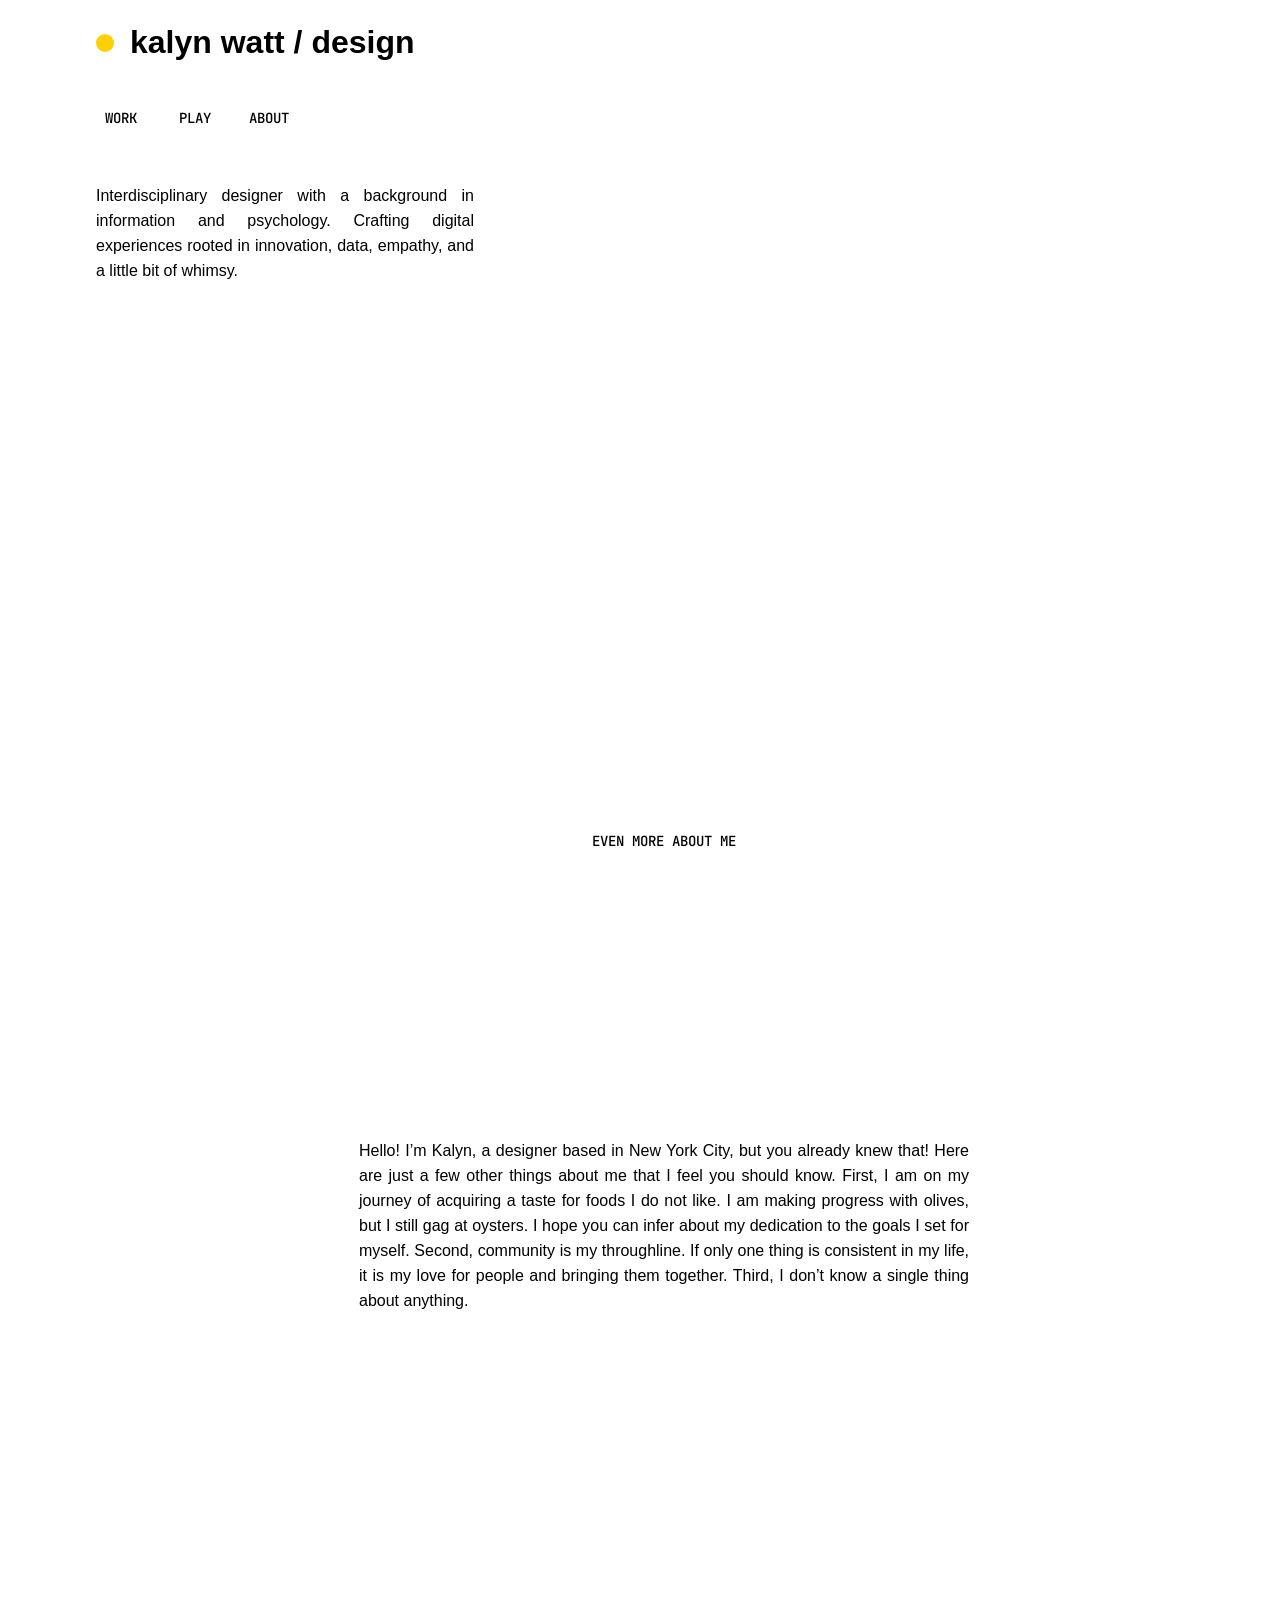
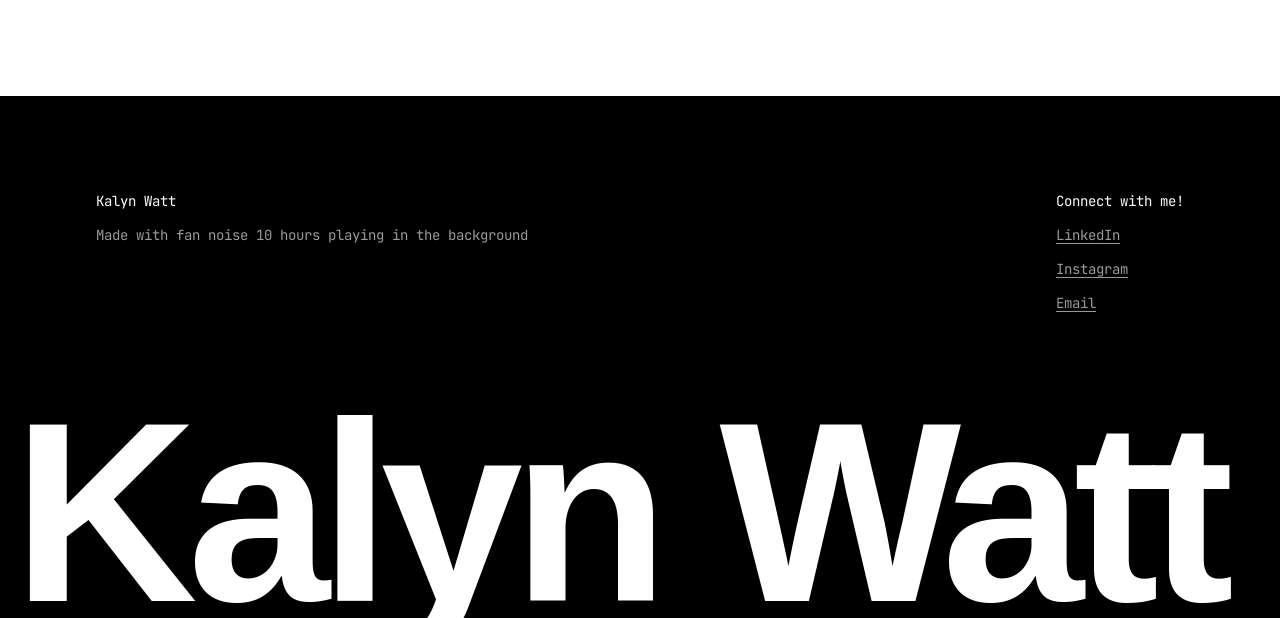
==== commit 438f644d: "Mobile polish, liquid-glass case study nav, site footer - Fix overlapping hover captions on mobile h" ====
--- a/about.html
+++ b/about.html
@@ -8,7 +8,7 @@
   <link rel="preconnect" href="https://fonts.googleapis.com">
   <link rel="preconnect" href="https://fonts.gstatic.com" crossorigin>
   <link href="https://fonts.googleapis.com/css2?family=JetBrains+Mono:wght@400;500;700&display=swap" rel="stylesheet">
-  <link rel="stylesheet" href="style.css?v=183">
+  <link rel="stylesheet" href="style.css?v=192">
 </head>
 <body class="page-landing">
 
@@ -133,5 +133,20 @@
       bio.addEventListener("mouseleave", clear);
     })();
   </script>
+  <footer class="kw-footer">
+    <div class="kw-footer-top">
+      <div class="kw-footer-col">
+        <p>Kalyn Watt</p>
+        <p class="kw-footer-note">Made with fan noise 10 hours playing in the background</p>
+      </div>
+      <div class="kw-footer-col">
+        <p>Connect with me!</p>
+        <a href="https://www.linkedin.com/in/kalyn-watt/" target="_blank" rel="noopener">LinkedIn</a>
+        <a href="https://www.instagram.com/kalynwatt/" target="_blank" rel="noopener">Instagram</a>
+        <a href="mailto:kalynwatt123@gmail.com">Email</a>
+      </div>
+    </div>
+    <p class="kw-footer-wordmark" aria-hidden="true">Kalyn Watt</p>
+  </footer>
 </body>
 </html>
--- a/style.css
+++ b/style.css
@@ -1099,11 +1099,11 @@
   line-height: 25px;
 }
 
-.landing-card:has(.landing-thumb:hover) .landing-card-meta {
+.landing-card:has(.landing-thumb:hover, .landing-card-caption:hover) .landing-card-meta {
   opacity: 0;
 }
 
-.landing-card:has(.landing-thumb:hover) .landing-detail {
+.landing-card:has(.landing-thumb:hover, .landing-card-caption:hover) .landing-detail {
   opacity: 1;
 }
 
@@ -4738,3 +4738,227 @@
     padding: 24px 0 48px;
   }
 }
+
+/* Mobile: reserve room under each thumbnail for the hover text so cards never overlap */
+@media (max-width: 860px) {
+  .landing-card-caption {
+    display: grid;
+  }
+
+  .landing-card-meta,
+  .landing-detail {
+    grid-area: 1 / 1;
+  }
+
+  .landing-detail {
+    position: static;
+    align-self: start;
+  }
+
+  .landing-detail-tags {
+    flex-wrap: wrap;
+  }
+}
+
+/* Case studies, mobile: section nav becomes a floating liquid-glass bar at the bottom */
+@media (max-width: 860px) {
+  .landing-body--ct {
+    padding-bottom: calc(112px + env(safe-area-inset-bottom));
+  }
+
+  .landing-body--ct .case-side {
+    display: contents;
+  }
+
+  .landing-body--ct .case-nav {
+    position: fixed;
+    left: 50%;
+    bottom: calc(16px + env(safe-area-inset-bottom));
+    z-index: 60;
+    box-sizing: border-box;
+    flex-direction: row;
+    flex-wrap: nowrap;
+    align-items: center;
+    gap: 2px;
+    width: max-content;
+    max-width: calc(100vw - 32px);
+    margin: 0;
+    padding: 6px;
+    overflow-x: auto;
+    scrollbar-width: none;
+    border: 1px solid rgba(255, 255, 255, 0.6);
+    border-radius: 999px;
+    background: linear-gradient(135deg, rgba(255, 255, 255, 0.5), rgba(255, 255, 255, 0.16));
+    -webkit-backdrop-filter: blur(20px) saturate(180%);
+    backdrop-filter: blur(20px) saturate(180%);
+    box-shadow:
+      0 10px 32px rgba(0, 0, 0, 0.14),
+      0 2px 6px rgba(0, 0, 0, 0.06),
+      inset 0 1px 1px rgba(255, 255, 255, 0.95),
+      inset 0 -1px 1px rgba(0, 0, 0, 0.08),
+      inset 0 0 14px rgba(255, 255, 255, 0.4);
+    transform: translateX(-50%);
+  }
+
+  .landing-body--ct .case-nav::-webkit-scrollbar {
+    display: none;
+  }
+
+  .landing-body--ct .case-nav a,
+  .landing-body--ct .case-nav--wrap a {
+    flex: none;
+    padding: 10px 12px;
+    border-radius: 999px;
+    font-size: 11px;
+    line-height: 1;
+    white-space: nowrap;
+    transition: background 0.3s ease, box-shadow 0.3s ease, color 0.2s ease;
+  }
+
+  .landing-body--ct .case-nav a::before {
+    display: none;
+  }
+
+  .landing-body--ct .case-nav a span,
+  .landing-body--ct .case-nav a:hover span,
+  .landing-body--ct .case-nav a:focus-visible span,
+  .landing-body--ct .case-nav a[aria-current="true"] span {
+    transform: none;
+  }
+
+  .landing-body--ct .case-nav a[aria-current="true"] {
+    background: rgba(255, 255, 255, 0.7);
+    box-shadow:
+      0 2px 8px rgba(0, 0, 0, 0.12),
+      inset 0 1px 1px #ffffff,
+      inset 0 -1px 1px rgba(0, 0, 0, 0.06);
+  }
+}
+
+/* Chase strategy steps, mobile: the panel (text + video) must keep its height when the row stacks */
+@media (max-width: 860px) {
+  .ct-panel {
+    flex: none;
+    order: -1;
+    scroll-margin: 132px 0 108px;
+  }
+
+  .ct-steps {
+    gap: 24px;
+  }
+}
+
+/* ReSkued journey, mobile: stacked stages joined by a dotted throughline, test-pilot highlighted */
+@media (max-width: 860px) {
+  .rk-diagram {
+    position: relative;
+    align-items: center;
+    gap: 28px;
+  }
+
+  .rk-diagram::before {
+    content: "";
+    position: absolute;
+    top: 0;
+    bottom: 0;
+    left: 50%;
+    border-left: 2px dotted #000000;
+    transform: translateX(-1px);
+  }
+
+  .rk-stage,
+  .rk-stage--1,
+  .rk-stage--2,
+  .rk-stage--3,
+  .rk-stage--4,
+  .rk-stage--5 {
+    position: relative;
+    z-index: 1;
+    inset: auto;
+    min-height: 0;
+    background: #ffffff;
+  }
+
+  .rk-stage--4 {
+    border-style: solid;
+    background: #000000;
+    color: #ffffff;
+  }
+}
+
+/* Site footer */
+.kw-footer {
+  box-sizing: border-box;
+  position: relative;
+  z-index: 1;
+  overflow: hidden;
+  background: #000000;
+  color: #ffffff;
+  font-family: "JetBrains Mono", ui-monospace, monospace;
+}
+
+.kw-footer-top {
+  display: flex;
+  flex-wrap: wrap;
+  justify-content: space-between;
+  gap: 48px;
+  padding: 96px var(--page-left, 20px) 0;
+}
+
+.kw-footer-col {
+  display: flex;
+  flex-direction: column;
+  align-items: flex-start;
+  gap: 16px;
+}
+
+.kw-footer-col p,
+.kw-footer-col a {
+  margin: 0;
+  font-size: 14px;
+  line-height: normal;
+}
+
+.kw-footer-note,
+.kw-footer-col a {
+  color: rgba(255, 255, 255, 0.6);
+}
+
+.kw-footer-col a {
+  text-decoration: underline;
+  text-underline-offset: 3px;
+  transition: color 0.2s ease;
+}
+
+.kw-footer-col a:hover,
+.kw-footer-col a:focus-visible {
+  color: #ffffff;
+}
+
+.kw-footer-wordmark {
+  margin: 96px 0 0;
+  padding: 0 0 0 1vw;
+  font-family: "Helvetica Neue", Helvetica, Arial, sans-serif;
+  font-size: 20vw;
+  font-weight: 700;
+  letter-spacing: -0.04em;
+  line-height: 0.82;
+  white-space: nowrap;
+  user-select: none;
+}
+
+@media (max-width: 860px) {
+  .kw-footer-top {
+    flex-direction: column;
+    gap: 32px;
+    padding-top: 64px;
+  }
+
+  .kw-footer-wordmark {
+    margin-top: 64px;
+  }
+
+  .landing-body--ct {
+    padding-bottom: 48px;
+  }
+}
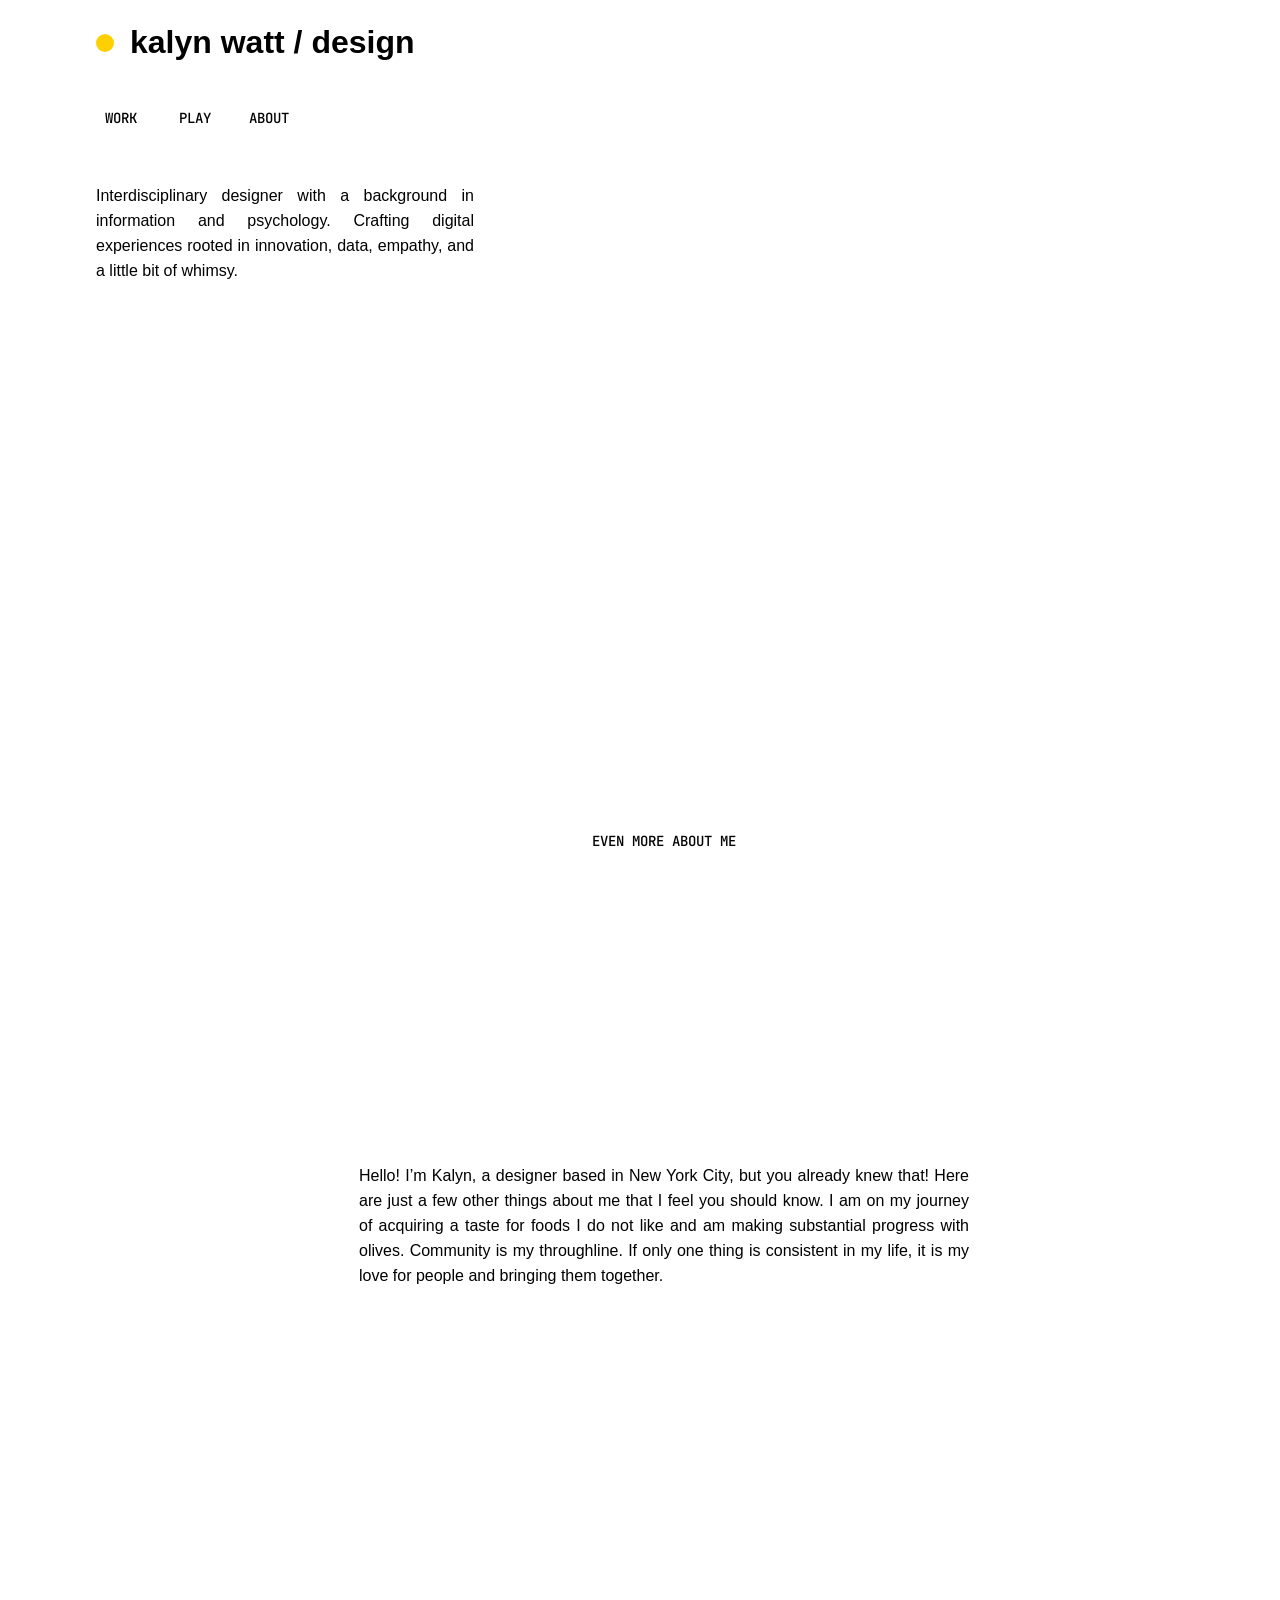
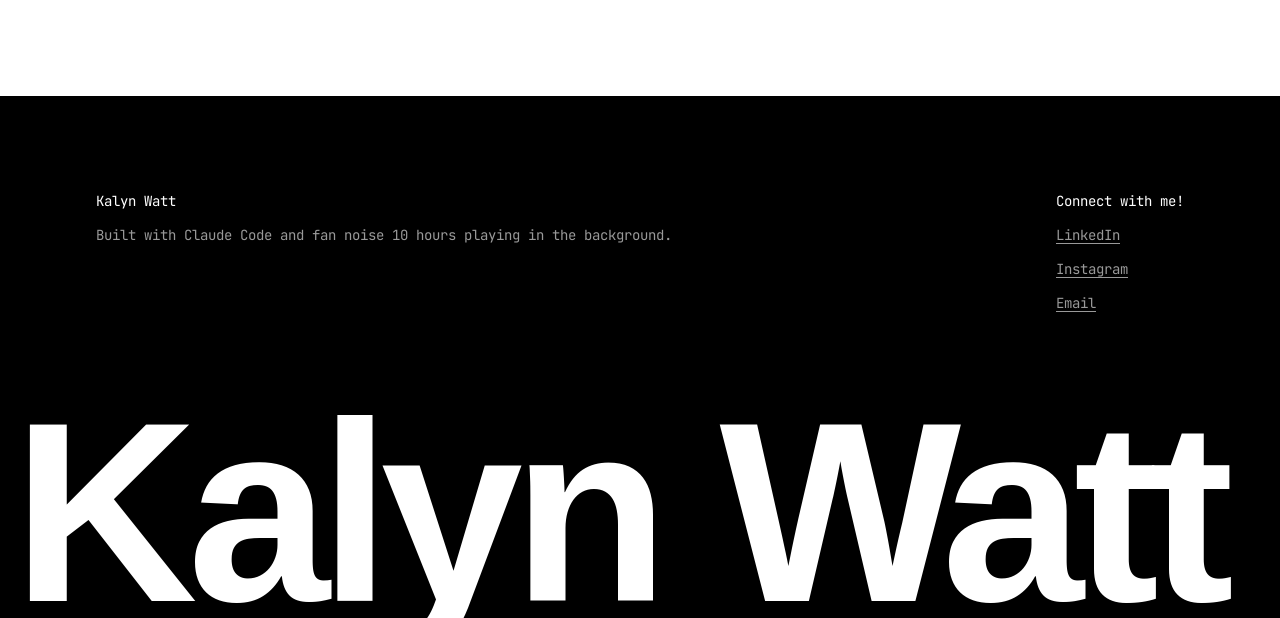
==== commit 388a957e: "Play page fonts and hover fixes, footer and About copy updates - Play pages use Helvetica Neue Light" ====
--- a/about.html
+++ b/about.html
@@ -8,7 +8,7 @@
   <link rel="preconnect" href="https://fonts.googleapis.com">
   <link rel="preconnect" href="https://fonts.gstatic.com" crossorigin>
   <link href="https://fonts.googleapis.com/css2?family=JetBrains+Mono:wght@400;500;700&display=swap" rel="stylesheet">
-  <link rel="stylesheet" href="style.css?v=192">
+  <link rel="stylesheet" href="style.css?v=196">
 </head>
 <body class="page-landing">
 
@@ -43,7 +43,7 @@
     </div>
 
     <section class="about-more-section" id="more">
-      <p class="about-story">Hello! I&rsquo;m Kalyn, a designer based in New York City, but you already knew that! Here are just a few other things about me that I feel you should know. First, I am on my journey of acquiring a taste for foods I do not like. I am making progress with olives, but I still gag at oysters. I hope you can infer about my dedication to the goals I set for myself. Second, community is my throughline. If only one thing is consistent in my life, it is my love for people and bringing them together. Third, I don&rsquo;t know a single thing about anything.</p>
+      <p class="about-story">Hello! I&rsquo;m Kalyn, a designer based in New York City, but you already knew that! Here are just a few other things about me that I feel you should know. I am on my journey of acquiring a taste for foods I do not like and am making substantial progress with olives. Community is my throughline. If only one thing is consistent in my life, it is my love for people and bringing them together.</p>
     </section>
   </main>
   <div class="about-phrases" aria-hidden="true"></div>
@@ -137,7 +137,7 @@
     <div class="kw-footer-top">
       <div class="kw-footer-col">
         <p>Kalyn Watt</p>
-        <p class="kw-footer-note">Made with fan noise 10 hours playing in the background</p>
+        <p class="kw-footer-note">Built with Claude Code and fan noise 10 hours playing in the background.</p>
       </div>
       <div class="kw-footer-col">
         <p>Connect with me!</p>
--- a/style.css
+++ b/style.css
@@ -1841,7 +1841,8 @@
   .play-entry[data-thumb-image],
   .play-entry[data-thumb-image] a,
   .play-entry[data-thumb-emoji],
-  .play-entry[data-thumb-emoji] a {
+  .play-entry[data-thumb-emoji] a,
+  .play-house {
     cursor: none;
   }
 }
@@ -1878,6 +1879,11 @@
   display: inline-block;
   white-space: nowrap;
   transition: opacity 0.3s ease, transform 0.5s cubic-bezier(0.22, 1, 0.36, 1), filter 0.3s ease;
+}
+
+.play-swap.is-smooth .play-swap-a,
+.play-swap.is-smooth .play-swap-b {
+  pointer-events: none;
 }
 
 .play-swap.is-smooth .play-swap-b {
@@ -4962,3 +4968,41 @@
     padding-bottom: 48px;
   }
 }
+
+/* Play pages: reading text in Helvetica Neue Light, like Work and About; mono stays for labels, nav, tags and captions */
+.play-intro,
+.play-entry-title,
+.lamma-text p,
+.lamma-place p,
+.lamma-pass-text p,
+.lamma-yinyang p,
+.cd-body p,
+.hod-body p,
+.sb-body p,
+.sb-materials li,
+.sb-hover-list {
+  font-family: "Helvetica Neue", Helvetica, Arial, sans-serif;
+  font-size: 16px;
+  font-weight: 300;
+  line-height: 25px;
+}
+
+.lamma-text p strong,
+.cd-title,
+.hod-title,
+.sb-title {
+  font-family: "Helvetica Neue", Helvetica, Arial, sans-serif;
+  font-size: 24px;
+  font-weight: 400;
+  line-height: 35px;
+}
+
+.lamma-text p:has(> strong:only-child) {
+  font-size: 24px;
+  font-weight: 400;
+  line-height: 35px;
+}
+
+.sb-title {
+  line-height: normal;
+}
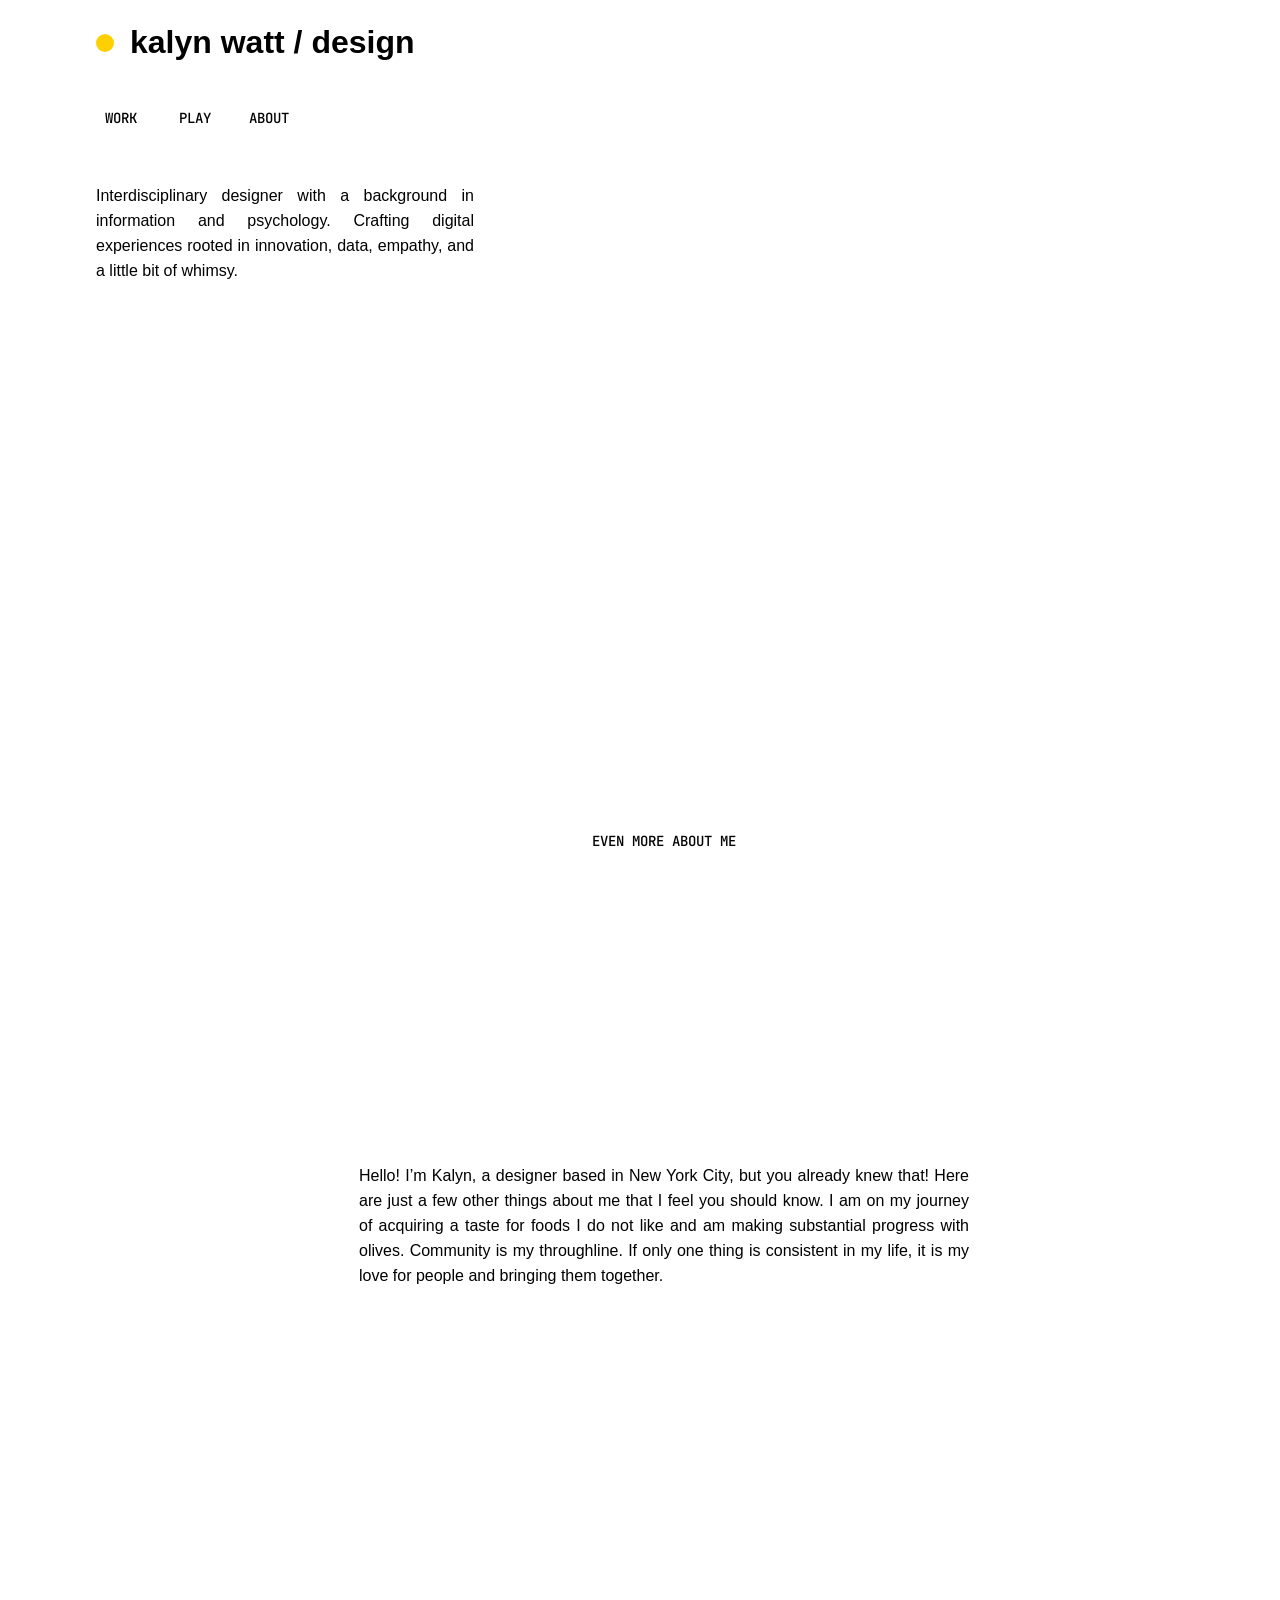
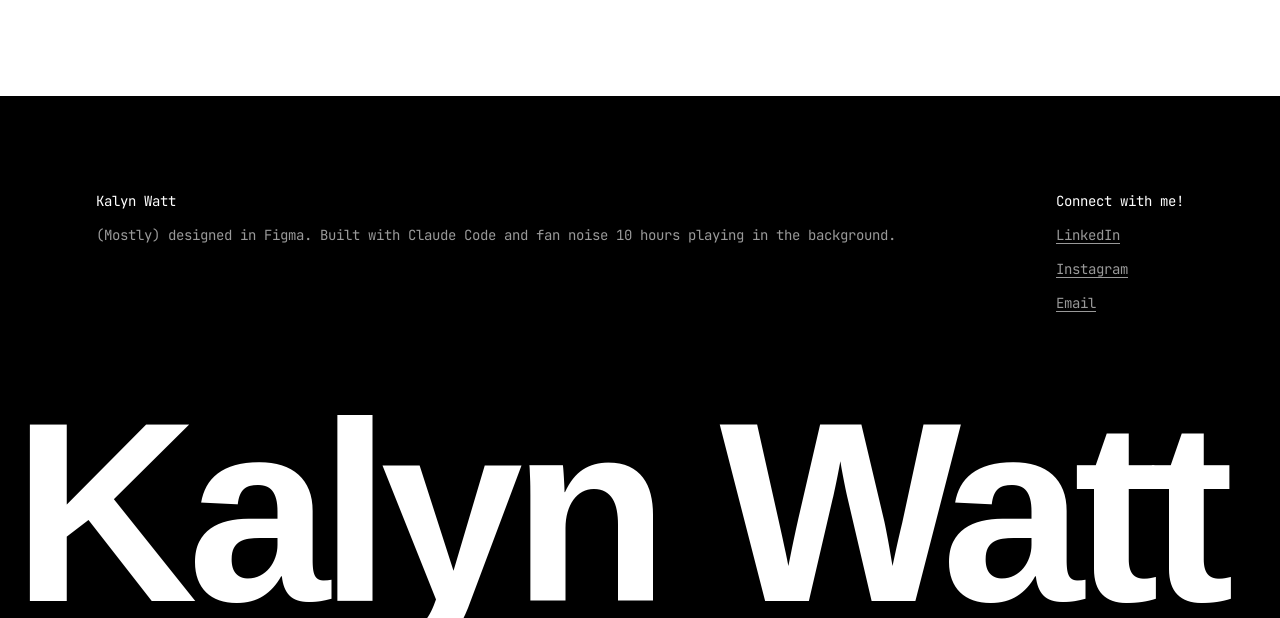
==== commit 3c9255d0: "Match photo caption fonts, add Figma credit to footer Co-Authored-By: Claude Sonnet 5.5 <noreply@ant" ====
--- a/about.html
+++ b/about.html
@@ -8,7 +8,7 @@
   <link rel="preconnect" href="https://fonts.googleapis.com">
   <link rel="preconnect" href="https://fonts.gstatic.com" crossorigin>
   <link href="https://fonts.googleapis.com/css2?family=JetBrains+Mono:wght@400;500;700&display=swap" rel="stylesheet">
-  <link rel="stylesheet" href="style.css?v=196">
+  <link rel="stylesheet" href="style.css?v=197">
 </head>
 <body class="page-landing">
 
@@ -137,7 +137,7 @@
     <div class="kw-footer-top">
       <div class="kw-footer-col">
         <p>Kalyn Watt</p>
-        <p class="kw-footer-note">Built with Claude Code and fan noise 10 hours playing in the background.</p>
+        <p class="kw-footer-note">(Mostly) designed in Figma. Built with Claude Code and fan noise 10 hours playing in the background.</p>
       </div>
       <div class="kw-footer-col">
         <p>Connect with me!</p>
--- a/style.css
+++ b/style.css
@@ -5006,3 +5006,15 @@
 .sb-title {
   line-height: normal;
 }
+
+/* Photo captions on the essay and photo pages match the reading text */
+.lamma figcaption,
+.lamma-nowrap,
+.lamma-willow-caption,
+.lamma-rep-caption,
+.hod-photos figcaption {
+  font-family: "Helvetica Neue", Helvetica, Arial, sans-serif;
+  font-size: 16px;
+  font-weight: 300;
+  line-height: 25px;
+}
